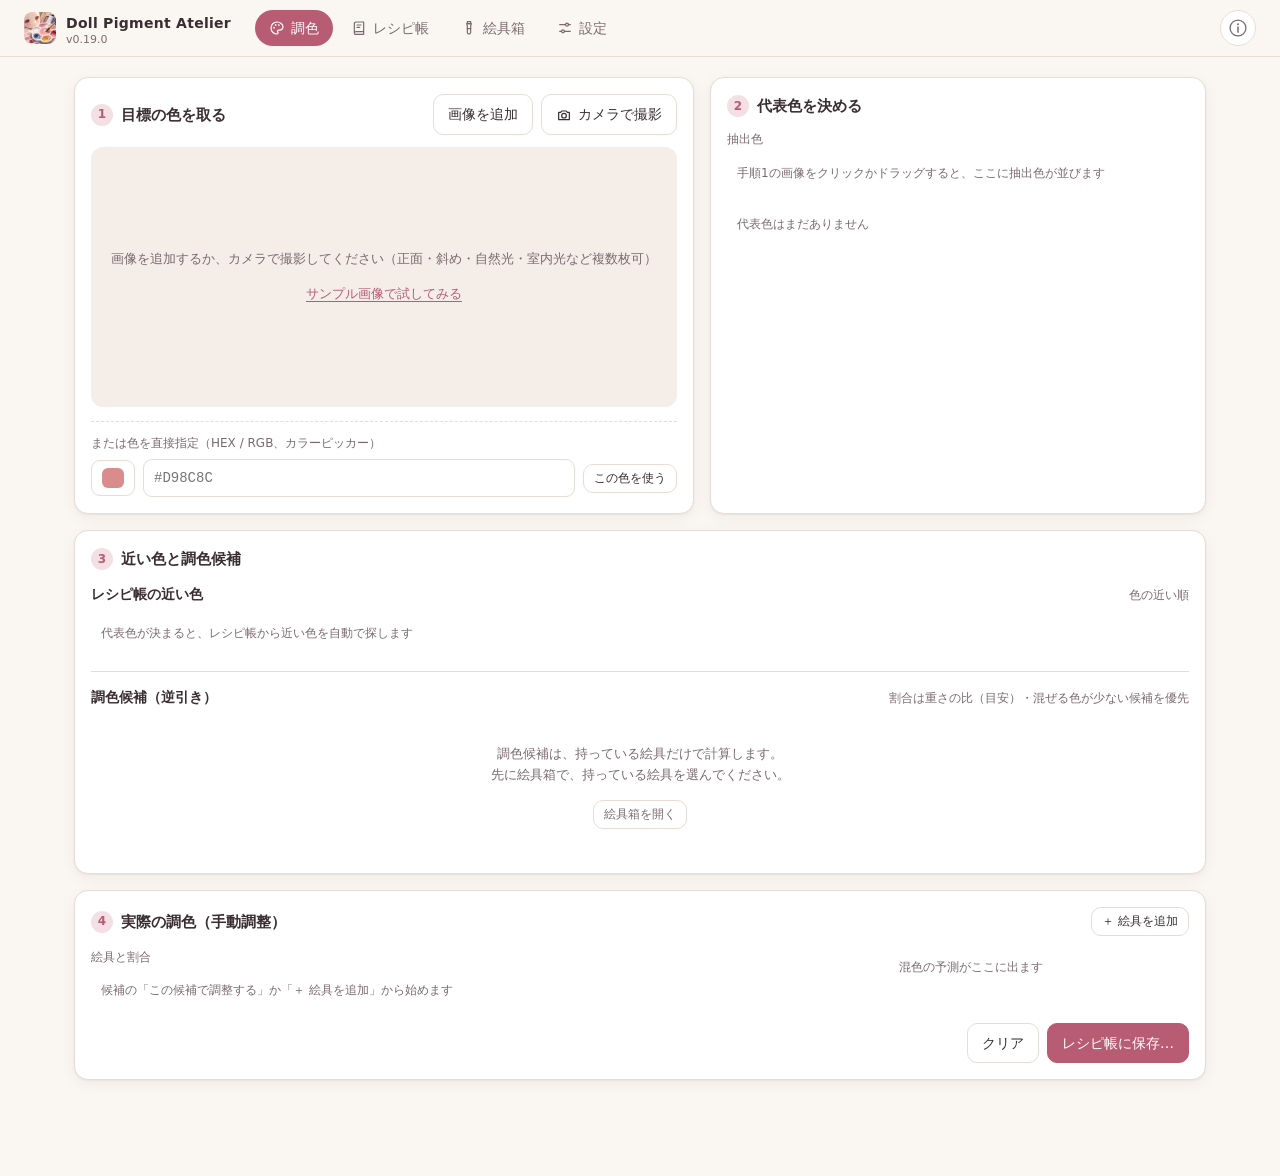
==== index.html @ 70d45d05 "スマホで押しにくいボタンを大きくし、下のタブにアイコンを付ける - 絵具箱の「所持」は、チェックボックスだけでなく欄全体を押して切り替えられるようにする - スマホの下のタブを4等分して高さ52pxに" ====
<!doctype html>
<html lang="ja">
<head>
  <meta charset="utf-8">
  <!-- 読み込めるのはこのサイトのファイルだけにする（万一 HTML を差し込まれても、スクリプトを動かさない。仕様書 5） -->
  <meta http-equiv="Content-Security-Policy" content="default-src 'self'; script-src 'self'; worker-src 'self'; style-src 'self' 'unsafe-inline'; img-src 'self' blob: data:; media-src 'self' blob:; connect-src 'self'; font-src 'self'; manifest-src 'self'; object-src 'none'; base-uri 'none'; form-action 'none'">
  <meta name="viewport" content="width=device-width, initial-scale=1, viewport-fit=cover">
  <title>Doll Pigment Atelier</title>
  <meta name="description" content="成功した色を蓄積し、再現を支援するドールメイク用アトリエツール">
  <meta name="theme-color" content="#B85C74">
  <link rel="manifest" href="manifest.webmanifest">
  <link rel="icon" href="icons/favicon.ico" sizes="any">
  <link rel="icon" href="icons/favicon-32.png" type="image/png" sizes="32x32">
  <link rel="apple-touch-icon" href="icons/apple-touch-icon.png">
  <link rel="stylesheet" href="css/style.css">
</head>
<body>
  <header class="topbar">
    <div class="brand">
      <img src="icons/icon-192.png" alt="" width="32" height="32" class="brand-icon">
      <div>
        <div class="brand-name">Doll Pigment Atelier</div>
        <div class="brand-sub" data-app-version></div>
      </div>
    </div>
    <nav class="tabs" id="tabs">
      <a href="#mix" data-tab="mix">
        <svg class="tab-ic" viewBox="0 0 24 24" aria-hidden="true"><path d="M12 3a9 9 0 000 18c1.1 0 1.7-.8 1.7-1.7 0-.4-.2-.8-.5-1.1-.3-.3-.5-.7-.5-1.2 0-.9.8-1.7 1.7-1.7H16a5 5 0 005-5C21 6.7 17 3 12 3z"/><circle cx="7.6" cy="11.6" r="1.3" class="dot"/><circle cx="10" cy="7.4" r="1.3" class="dot"/><circle cx="14.8" cy="7.6" r="1.3" class="dot"/></svg>
        <span>調色</span>
      </a>
      <a href="#library" data-tab="library">
        <svg class="tab-ic" viewBox="0 0 24 24" aria-hidden="true"><path d="M5 5.5A2.5 2.5 0 017.5 3H19v14.5H7.5A2.5 2.5 0 005 20zM5 20a1.5 1.5 0 001.5 1.5H19v-4"/><path d="M9 7.5h6M9 11h4"/></svg>
        <span>レシピ帳</span>
      </a>
      <a href="#paints" data-tab="paints">
        <svg class="tab-ic" viewBox="0 0 24 24" aria-hidden="true"><path d="M9.5 2.5h5v3h-5z"/><path d="M8.5 5.5h7l-1 3.5v9.5a2.5 2.5 0 01-2.5 2.5h0a2.5 2.5 0 01-2.5-2.5V9z"/><path d="M9.6 13h4.8"/></svg>
        <span>絵具箱</span>
      </a>
      <a href="#settings" data-tab="settings">
        <svg class="tab-ic" viewBox="0 0 24 24" aria-hidden="true"><path d="M4 7h9M17 7h3M4 17h3M11 17h9"/><circle cx="15" cy="7" r="2.2"/><circle cx="9" cy="17" r="2.2"/></svg>
        <span>設定</span>
      </a>
    </nav>
    <button class="about-btn" id="btn-about" title="このアプリについて" aria-label="このアプリについて">
      <svg viewBox="0 0 24 24" width="20" height="20" aria-hidden="true"><circle cx="12" cy="12" r="9.5" fill="none" stroke="currentColor" stroke-width="1.6"/><circle cx="12" cy="7.6" r="1.2" fill="currentColor"/><path d="M12 10.8v6.4" stroke="currentColor" stroke-width="1.8" stroke-linecap="round"/></svg>
    </button>
  </header>

  <!-- 新しい版が届いたときの案内 -->
  <div id="update-bar" class="update-bar" role="status" hidden>
    <span class="grow">新しい版があります。更新すると、調色の画面に読み込んだ画像と入力中の内容は消えます（レシピ帳に保存したものは残ります）。</span>
    <button class="btn btn-ghost btn-s" id="update-later">あとで</button>
    <button class="btn btn-primary btn-s" id="update-now">更新する</button>
  </div>

  <main>
    <!-- ========== 調色 ========== -->
    <section id="view-mix" class="view">

      <div class="grid-2">
        <div class="card">
          <div class="card-head">
            <h2><span class="step">1</span>目標の色を取る</h2>
            <div class="row gap-s">
              <label class="btn btn-ghost">画像を追加<input type="file" id="img-input" accept="image/*" multiple hidden></label>
              <button class="btn btn-ghost" id="btn-camera">
                <svg viewBox="0 0 24 24" width="16" height="16" aria-hidden="true"><path fill="none" stroke="currentColor" stroke-width="1.8" stroke-linejoin="round" d="M4 8h3l1.5-2h7L17 8h3v11H4z"/><circle cx="12" cy="13" r="3.5" fill="none" stroke="currentColor" stroke-width="1.8"/></svg>
                カメラで撮影
              </button>
              <!-- スマホでは端末のカメラアプリで撮影する -->
              <input type="file" id="cam-input" accept="image/*" capture="environment" hidden>
            </div>
          </div>
          <div id="img-strip" class="img-strip"></div>
          <div id="img-stage" class="img-stage"></div>
          <div id="img-tools" class="img-tools" hidden>
            <div class="zoom-tools" role="group" aria-label="表示の拡大">
              <button class="icon-btn" id="zoom-out" title="縮小" aria-label="縮小">−</button>
              <span class="mono" id="zoom-val">100%</span>
              <button class="icon-btn" id="zoom-in" title="拡大" aria-label="拡大">＋</button>
              <button class="btn btn-ghost btn-s" id="zoom-fit" title="画像全体を表示">全体</button>
            </div>
            <button class="btn btn-ghost btn-s" id="btn-pan" aria-pressed="false" title="ドラッグで画像を動かす">移動</button>
            <button class="btn btn-ghost btn-s" id="btn-gray">グレーカード補正</button>
            <button class="btn btn-ghost btn-s" id="btn-gray-reset" hidden title="この画像のグレーカード補正を取り消します">補正を解除</button>
            <span class="hint" id="img-hint"></span>
          </div>
          <div class="num-input">
            <label for="num-input">または色を直接指定（HEX / RGB、カラーピッカー）</label>
            <div class="row gap-s">
              <input type="color" id="num-color" value="#d98c8c" title="カラーピッカーで色を選ぶ" aria-label="カラーピッカーで色を選ぶ">
              <input id="num-input" class="mono grow" placeholder="#D98C8C" spellcheck="false" title="HEX（#D98C8C）または RGB（217, 140, 140）">
              <button class="btn btn-ghost btn-s" id="btn-num">この色を使う</button>
            </div>
          </div>
        </div>

        <div class="card">
          <div class="card-head"><h2><span class="step">2</span>代表色を決める</h2></div>
          <div class="sub">抽出色</div>
          <div id="extracted" class="chips"></div>
          <p class="method-hint" id="method-hint" hidden></p>
          <div id="target" class="target"></div>
        </div>
      </div>

      <div class="card">
        <div class="card-head"><h2><span class="step">3</span>近い色と調色候補</h2></div>
        <div class="result-sec">
          <div class="result-head">
            <h3>レシピ帳の近い色</h3>
            <span class="hint">色の近い順</span>
          </div>
          <div id="similar" class="similar"></div>
        </div>
        <div class="result-sec">
          <div class="result-head">
            <h3>調色候補（逆引き）</h3>
            <span class="hint">割合は重さの比（目安）・混ぜる色が少ない候補を優先</span>
          </div>
          <div id="candidates" class="cands"></div>
        </div>
      </div>

      <div class="card" id="mix-card">
        <div class="card-head">
          <h2><span class="step">4</span>実際の調色（手動調整）</h2>
          <button class="btn btn-ghost btn-s" id="btn-add-row">＋ 絵具を追加</button>
        </div>
        <!-- レシピ帳から呼び出したときの案内（呼び出した調色はここに入る） -->
        <div id="recall-banner" class="banner" hidden></div>
        <div class="mix-wrap">
          <div>
            <div class="sub">絵具と割合</div>
            <div id="mix-rows" class="mix-rows"></div>
          </div>
          <div class="mix-preview" id="mix-preview"></div>
        </div>
        <div class="row end gap-s">
          <button class="btn btn-ghost" id="btn-clear-mix">クリア</button>
          <button class="btn btn-primary" id="btn-save">レシピ帳に保存…</button>
        </div>
      </div>
    </section>

    <!-- ========== レシピ帳 ========== -->
    <section id="view-library" class="view">
      <div class="card">
        <div class="filters">
          <input id="lib-q" placeholder="名称・コメント・制作条件で検索" class="grow">
          <select id="lib-rating">
            <option value="0">評価：すべて</option>
            <option value="5">★5のみ</option>
            <option value="4">★4以上</option>
            <option value="3">★3以上</option>
          </select>
          <select id="lib-sort">
            <option value="new">新しい順</option>
            <option value="rating">評価の高い順</option>
            <option value="name">名称順</option>
          </select>
        </div>
      </div>
      <div id="lib-grid" class="lib-grid"></div>
    </section>

    <!-- ========== 絵具箱 ========== -->
    <section id="view-paints" class="view">
      <div class="card">
        <div class="card-head">
          <h2>リキテックス</h2>
          <span class="badge" id="owned-count"></span>
        </div>
        <p class="hint">持っている絵具に「所持」のチェックを入れてください。逆引き調色は、所持している絵具だけで候補を出します（レギュラー・ソフト・ベーシックスを混ぜて使えます）。使い切った絵具は「切らした」を押すと、所持の登録を残したまま、買い直すまで候補の計算に使いません。白との混色見本（絵具のみ / 1:1 / 1:4 / 1:10）は予測の色です。</p>
        <div id="paint-focus" class="banner" hidden></div>
        <div class="paint-filters card-block">
          <div class="seg seg-lines" id="paint-lines" role="group" aria-label="ライン"></div>
          <input type="search" id="paint-q" placeholder="品番・色名で検索" aria-label="品番・色名で検索">
          <div class="row gap-s wrap between">
            <label class="check"><input type="checkbox" id="paint-owned-only">所持のみ表示</label>
            <button class="btn btn-ghost btn-s" id="btn-unown-shown">表示中をすべて解除</button>
          </div>
        </div>
        <div class="table-wrap card-block">
          <table class="paints">
            <thead><tr><th>所持</th><th>絵具</th><th>白との混色見本</th></tr></thead>
            <tbody id="paint-rows"></tbody>
          </table>
        </div>
        <p class="hint card-block" id="paint-source"></p>
      </div>
    </section>

    <!-- ========== 設定 ========== -->
    <section id="view-settings" class="view">
      <div class="card">
        <div class="card-head"><h2>バックアップ</h2></div>
        <p class="hint">レシピ帳（画像を含む）と絵具箱の設定を、ZIP ファイル1つにまとめてエクスポート・インポートします。以前の版で書き出した JSON ファイルも読み込めます。</p>
        <div class="row gap-s wrap card-actions">
          <button class="btn btn-primary" id="btn-export">エクスポート</button>
          <label class="btn btn-ghost">インポート<input type="file" id="import-input" accept=".zip,application/zip,.json,application/json" hidden></label>
        </div>
      </div>
      <div class="card">
        <div class="card-head"><h2>データ保存</h2></div>
        <p class="hint">データは端末内だけに保存し、サーバーには送信しません。参考画像と記録画像は個人の参考用で、アプリから公開・共有しません。</p>
        <div class="kv card-block" id="storage-info"></div>
        <div class="row gap-s wrap card-actions">
          <button class="btn btn-ghost" id="btn-persist">永続保存を要求</button>
          <button class="btn btn-ghost" id="btn-add-sample">サンプルのカラーを追加</button>
          <button class="btn btn-danger" id="btn-wipe">すべて削除</button>
        </div>
      </div>
      <div class="card">
        <div class="card-head"><h2>このアプリについて</h2><span class="badge" data-app-version></span></div>
        <ul class="plain">
          <li>調色候補は、各絵具の色（カラーチャートの色見本の色）から Mixbox で混色を計算した目安です。絵具ごとの着色力の違いや、メディウム・塗り方・下地の色は計算に入りません。提案される割合は出発点として使い、実際の見本で確かめてください。</li>
          <li>データと画像はこの端末のブラウザ（IndexedDB）に保存します。画像は長辺 1600px に縮めて保存します。</li>
          <li>作者・ライセンス・マニュアルへのリンクは、画面右上の ⓘ から開けます。</li>
        </ul>
      </div>
    </section>
  </main>

  <!-- 保存 / 詳細ダイアログ -->
  <dialog id="entry-dialog" class="dialog">
    <form method="dialog" id="entry-form"></form>
  </dialog>

  <!-- 画像を大きく表示 -->
  <dialog id="image-dialog" class="dialog viewer" aria-label="画像">
    <div class="viewer-body"><img id="image-view" alt=""></div>
    <div class="dlg-foot">
      <span class="hint grow" id="image-name"></span>
      <button class="btn btn-primary" id="image-close">閉じる</button>
    </div>
  </dialog>

  <!-- カメラで撮影（PC など） -->
  <dialog id="camera-dialog" class="dialog camera" aria-label="カメラで撮影">
    <div class="cam-body">
      <video id="cam-video" playsinline muted autoplay></video>
      <p class="hint">グレーカードを一緒に写しておくと、あとで色を補正できます。</p>
    </div>
    <div class="dlg-foot">
      <button class="btn btn-ghost" id="cam-switch" hidden>カメラ切り替え</button>
      <span class="grow"></span>
      <button class="btn btn-ghost" id="cam-cancel">キャンセル</button>
      <button class="btn btn-primary" id="cam-shoot">撮影</button>
    </div>
  </dialog>

  <!-- このアプリについて -->
  <dialog id="about-dialog" class="dialog about">
    <form method="dialog">
      <div class="about-body">
        <img src="icons/icon-192.png" alt="" width="88" height="88" class="about-icon">
        <h2 class="about-title">Doll Pigment Atelier</h2>
        <div class="about-ver mono" data-app-version></div>
        <p class="about-desc">成功した色を蓄積し、再現を支援する<br>ドールメイク用アトリエツール</p>

        <div class="about-author">
          <div class="about-label">作者</div>
          <div class="about-logo"><img src="images/author-logo.webp" alt="わらびもちサキュバス工房" width="1400" height="600"></div>
          <div class="about-name">わらびもちサキュバス工房</div>
        </div>

        <p class="about-credit">混色の計算に <a href="https://github.com/scrtwpns/mixbox" target="_blank" rel="noopener">Mixbox</a>（© Secret Weapons、<a href="https://creativecommons.org/licenses/by-nc/4.0/" target="_blank" rel="noopener">CC BY-NC 4.0</a>）を使っています。<br>
          ロゴとアイコンを除き、<a href="https://github.com/warabimochi-succubus-atelier/doll-pigment-atelier/blob/main/LICENSE" target="_blank" rel="noopener">MIT License</a> で公開しています。<br>
          © 2026 わらびもちサキュバス工房</p>

        <div class="about-links">
          <a class="btn btn-ghost" href="https://github.com/warabimochi-succubus-atelier/doll-pigment-atelier" target="_blank" rel="noopener">
            <svg viewBox="0 0 16 16" width="16" height="16" aria-hidden="true"><path fill="currentColor" d="M8 0C3.58 0 0 3.58 0 8c0 3.54 2.29 6.53 5.47 7.59.4.07.55-.17.55-.38 0-.19-.01-.82-.01-1.49-2.01.37-2.53-.49-2.69-.94-.09-.23-.48-.94-.82-1.13-.28-.15-.68-.52-.01-.53.63-.01 1.08.58 1.23.82.72 1.21 1.87.87 2.33.66.07-.52.28-.87.51-1.07-1.78-.2-3.64-.89-3.64-3.95 0-.87.31-1.59.82-2.15-.08-.2-.36-1.02.08-2.12 0 0 .67-.21 2.2.82.64-.18 1.32-.27 2-.27.68 0 1.36.09 2 .27 1.53-1.04 2.2-.82 2.2-.82.44 1.1.16 1.92.08 2.12.51.56.82 1.27.82 2.15 0 3.07-1.87 3.75-3.65 3.95.29.25.54.73.54 1.48 0 1.07-.01 1.93-.01 2.2 0 .21.15.46.55.38A8.013 8.013 0 0016 8c0-4.42-3.58-8-8-8z"/></svg>
            GitHub
          </a>
          <a class="btn btn-ghost" href="https://github.com/warabimochi-succubus-atelier/doll-pigment-atelier/blob/main/USER_MANUAL.md" target="_blank" rel="noopener">
            <svg viewBox="0 0 24 24" width="16" height="16" aria-hidden="true"><path fill="none" stroke="currentColor" stroke-width="1.8" stroke-linejoin="round" d="M4 5.5A2.5 2.5 0 016.5 3H20v15H6.5A2.5 2.5 0 004 20.5zM4 20.5A2.5 2.5 0 006.5 23H20v-5"/></svg>
            マニュアル
          </a>
        </div>
      </div>
      <div class="dlg-foot">
        <span class="grow"></span>
        <button class="btn btn-primary" value="close">閉じる</button>
      </div>
    </form>
  </dialog>

  <!-- 案内。開いているダイアログより手前に出すため popover（top layer）で表示する -->
  <div id="toast" class="toast" popover="manual" role="status"></div>

  <script src="js/version.js"></script>
  <script src="js/vendor/mixbox.js"></script>
  <script src="js/color.js"></script>
  <script src="js/paints-data.js"></script>
  <script src="js/km.js"></script>
  <script src="js/store.js"></script>
  <script src="js/zip.js"></script>
  <script src="js/picker.js"></script>
  <script src="js/sample.js"></script>
  <script src="js/app.js"></script>
</body>
</html>
---- css/style.css ----
:root {
  --bg: #faf6f2;
  --surface: #ffffff;
  --surface-2: #f4ede8;
  --ink: #3a2e32;
  --ink-2: #7a6a6f;
  --line: #e8dcd5;
  --accent: #b85c74;
  --accent-2: #f3dfe4;
  --good: #3d8b63;
  --ok: #b98a24;
  --bad: #c0503f;
  --shadow: 0 1px 2px rgba(60, 40, 45, .06), 0 4px 16px rgba(60, 40, 45, .05);
  --radius: 14px;
  color-scheme: light;
}
@media (prefers-color-scheme: dark) {
  :root:not([data-theme="light"]) {
    --bg: #1d181a; --surface: #262022; --surface-2: #2f282a; --ink: #f1e8ea; --ink-2: #b3a3a8;
    --line: #3e3437; --accent: #e08ba1; --accent-2: #45303a; --shadow: none; color-scheme: dark;
  }
}
:root[data-theme="dark"] {
  --bg: #1d181a; --surface: #262022; --surface-2: #2f282a; --ink: #f1e8ea; --ink-2: #b3a3a8;
  --line: #3e3437; --accent: #e08ba1; --accent-2: #45303a; --shadow: none; color-scheme: dark;
}

* { box-sizing: border-box; }
/* hidden 属性を付けた要素は、display を指定したクラス（.btn など）より優先して隠す */
[hidden] { display: none !important; }
html { -webkit-text-size-adjust: 100%; }
body {
  margin: 0; background: var(--bg); color: var(--ink);
  font: 14px/1.6 "Hiragino Sans", "Noto Sans JP", "Yu Gothic UI", "Meiryo", system-ui, sans-serif;
}
.mono { font-family: ui-monospace, "Cascadia Mono", Consolas, monospace; font-variant-numeric: tabular-nums; }
.small, small { font-size: 12px; }
h2 { font-size: 15px; margin: 0; display: flex; align-items: center; gap: 8px; }
h3 { font-size: 13px; margin: 18px 0 8px; color: var(--ink-2); display: flex; align-items: center; gap: 8px; }
button, input, select, textarea { font: inherit; color: inherit; }

/* ---- header / tabs ---- */
.topbar {
  position: sticky; top: 0; z-index: 10; display: flex; align-items: center; gap: 24px;
  padding: 10px 24px; background: color-mix(in srgb, var(--bg) 88%, transparent);
  backdrop-filter: blur(10px); border-bottom: 1px solid var(--line);
}
.brand { display: flex; align-items: center; gap: 10px; }
.brand-icon { border-radius: 8px; display: block; }
.brand-name { font-weight: 700; letter-spacing: .02em; }
.brand-sub { font-size: 11px; color: var(--ink-2); line-height: 1; }
.tabs { display: flex; gap: 4px; }
.tabs a {
  display: inline-flex; align-items: center; gap: 6px;
  padding: 7px 14px; border-radius: 999px; color: var(--ink-2); text-decoration: none; white-space: nowrap;
}
.tab-ic { width: 16px; height: 16px; flex: none; fill: none; stroke: currentColor; stroke-width: 1.8; stroke-linecap: round; stroke-linejoin: round; }
.tab-ic .dot { fill: currentColor; stroke: none; }
.tabs a:hover { background: var(--surface-2); }
.tabs a.active { background: var(--accent); color: #fff; }

main { max-width: 1180px; margin: 0 auto; padding: 20px 24px 80px; }
.view { display: none; }
.view.active { display: block; }

/* ---- layout ---- */
.grid-2 { display: grid; grid-template-columns: 1.25fr 1fr; gap: 16px; }
.grid-2.tight { gap: 12px; grid-template-columns: 1fr 1fr; }
.card {
  background: var(--surface); border: 1px solid var(--line); border-radius: var(--radius);
  padding: 16px; margin-bottom: 16px; box-shadow: var(--shadow); min-width: 0;
}
.card-head { display: flex; align-items: center; justify-content: space-between; gap: 12px; margin-bottom: 12px; flex-wrap: wrap; }
.row { display: flex; align-items: center; }
.row.between { justify-content: space-between; gap: 8px; }
.row.end { justify-content: flex-end; margin-top: 12px; }
.wrap { flex-wrap: wrap; }
.gap-s { gap: 8px; }
.grow { flex: 1; min-width: 0; }
.step {
  display: inline-grid; place-items: center; width: 22px; height: 22px; border-radius: 50%;
  background: var(--accent-2); color: var(--accent); font-size: 12px;
}
.hint { color: var(--ink-2); font-size: 12px; margin: 0; }
/* カード内の説明文のあとに続くボタン列・情報の間隔（設定画面などでそろえる） */
.card-actions, .card-block { margin-top: 12px; }
.empty { color: var(--ink-2); text-align: center; padding: 28px 12px; font-size: 13px; }
.empty.small { padding: 10px; font-size: 12px; text-align: left; }
.sample-try { margin-top: 14px; }
.sample-try .link { font-size: 13px; text-decoration: underline; text-underline-offset: 3px; }
.note { font-size: 12px; color: var(--ink-2); }
.note.warn { color: var(--ok); }

/* ---- buttons / inputs ---- */
.btn {
  display: inline-flex; align-items: center; justify-content: center; gap: 6px;
  padding: 8px 14px; border-radius: 10px; border: 1px solid var(--line); background: var(--surface);
  cursor: pointer; white-space: nowrap; user-select: none;
}
.btn:hover { border-color: var(--accent); }
.btn:disabled { opacity: .5; cursor: not-allowed; }
a.btn { color: inherit; text-decoration: none; } /* リンクで作ったボタンも、ほかのボタンと同じ見た目にする */
.btn-primary, a.btn-primary { background: var(--accent); border-color: var(--accent); color: #fff; } /* リンクで作ったときも白い文字にする（a.btn の文字色より優先する） */
.btn-primary:hover { filter: brightness(1.06); }
.btn-ghost { background: transparent; }
.btn-danger { color: var(--bad); border-color: color-mix(in srgb, var(--bad) 40%, transparent); background: transparent; }
.btn-s { padding: 4px 10px; font-size: 12px; }
.btn-block { width: 100%; margin-top: 12px; }
.btn.on { background: var(--accent-2); border-color: var(--accent); color: var(--accent); }
.icon-btn { border: 0; background: transparent; cursor: pointer; font-size: 18px; color: var(--ink-2); padding: 0 6px; line-height: 1; }
.link { border: 0; background: none; color: var(--accent); cursor: pointer; font-size: 12px; padding: 0; }
.link-danger { color: var(--bad); font-size: 13px; padding: 8px 4px; text-decoration: underline; text-underline-offset: 3px; }
input:not([type=checkbox]):not([type=file]):not([type=range]), select, textarea {
  border: 1px solid var(--line); border-radius: 9px; padding: 7px 10px; background: var(--surface); min-width: 0;
}
input:focus, select:focus, textarea:focus { outline: 2px solid color-mix(in srgb, var(--accent) 40%, transparent); outline-offset: 0; }
.w-s { width: 110px; } .w-m { width: 150px; }
.field { margin: 14px 0 8px; }
.field > label { display: block; font-size: 12px; color: var(--ink-2); margin-bottom: 6px; }
.seg { display: inline-flex; border: 1px solid var(--line); border-radius: 10px; overflow: hidden; }
.seg button { border: 0; background: transparent; color: inherit; font: inherit; padding: 6px 12px; cursor: pointer; font-size: 13px; }
.seg-lines { justify-self: start; max-width: 100%; }
.seg-lines small { margin-left: 4px; color: var(--ink-2); font-weight: 400; }
.seg button + button { border-left: 1px solid var(--line); }
.seg button.on { background: var(--accent-2); color: var(--accent); font-weight: 600; }
.badge { font-size: 11px; padding: 2px 8px; border-radius: 999px; background: var(--surface-2); color: var(--ink-2); }

/* ---- images ---- */
.img-strip { display: flex; gap: 8px; overflow-x: auto; padding-bottom: 4px; }
.img-strip:empty { display: none; }
.thumb {
  position: relative; flex: none; width: 92px; height: 68px; border-radius: 10px; overflow: hidden;
  border: 2px solid transparent; padding: 0; cursor: pointer; background: var(--surface-2);
}
.thumb.on { border-color: var(--accent); }
.thumb img { width: 100%; height: 100%; object-fit: cover; display: block; }
.thumb-tag { position: absolute; left: 4px; bottom: 4px; font-size: 10px; padding: 0 5px; border-radius: 6px; background: rgba(0,0,0,.55); color: #fff; }
.thumb-tag.own { background: rgba(61,139,99,.85); }
.thumb-wrap { position: relative; flex: none; }
.img-strip .thumb-x {
  position: absolute; right: 4px; top: 4px; width: 24px; height: 24px; padding: 0; border: 0; border-radius: 999px;
  background: rgba(0,0,0,.6); color: #fff; font-size: 15px; line-height: 24px; cursor: pointer;
}
.img-strip .thumb-x:hover { background: rgba(0,0,0,.8); }
/* 画像の × は見た目の丸より広い範囲（40px 四方）で押せるようにする */
.thumb-x::after { content: ""; position: absolute; inset: -8px; }
.img-stage {
  margin-top: 10px; border-radius: 12px; background: var(--surface-2); min-height: 260px;
  display: grid; place-items: center; overflow: hidden;
}
/* 画像があるときは、拡大した画像をこの枠の中でスクロールする。
   枠の端まで行ったら画面のスクロールに引き継ぐ（overscroll-behavior は既定のまま） */
.img-stage.has-img { display: block; min-height: 0; max-height: min(70vh, 640px); overflow: auto; }
.img-stage.selecting { outline: 3px solid var(--accent); outline-offset: -3px; }
.img-stage.gray-mode { outline: 3px dashed #999; outline-offset: -3px; }
.pick-canvas {
  width: 100%; max-width: none; height: auto; display: block; margin: 0 auto; cursor: crosshair;
  /* 1本指のスワイプはブラウザのスクロールに任せ、ページの拡大（ピンチ）はアプリで扱う */
  touch-action: pan-x pan-y;
  user-select: none; -webkit-user-select: none; -webkit-touch-callout: none;
}
.img-stage.pan-mode .pick-canvas { cursor: grab; }
.img-stage.panning .pick-canvas { cursor: grabbing; }
.img-tools { display: flex; align-items: center; gap: 8px 10px; margin-top: 10px; flex-wrap: wrap; }
.img-tools[hidden] { display: none; }
.zoom-tools { display: inline-flex; align-items: center; gap: 2px; border: 1px solid var(--line); border-radius: 10px; padding: 2px 4px; }
.zoom-tools .icon-btn { width: 28px; height: 28px; font-size: 18px; border-radius: 7px; }
.zoom-tools .icon-btn:hover:not(:disabled) { background: var(--surface-2); color: var(--accent); }
.zoom-tools .icon-btn:disabled { opacity: .35; cursor: default; }
.zoom-tools #zoom-val { min-width: 44px; text-align: center; font-size: 12px; }
.zoom-tools .btn { margin-left: 2px; }

/* カメラ */
.dialog.camera { width: min(720px, calc(100% - 24px)); }
.cam-body { padding: 16px 16px 4px; }
.cam-body video { display: block; width: 100%; max-height: 60vh; background: #000; border-radius: 12px; object-fit: contain; }
.cam-body .hint { margin-top: 8px; }

/* ---- chips / target ---- */
.sw { display: inline-block; width: 18px; height: 18px; border-radius: 5px; border: 1px solid rgba(0,0,0,.12); flex: none; vertical-align: middle; }
.sw.sm { width: 12px; height: 12px; border-radius: 3px; }
.chips { display: flex; flex-wrap: wrap; gap: 6px; }
.chip {
  display: inline-flex; align-items: center; gap: 8px; padding: 5px 8px; border: 1px solid var(--line);
  border-radius: 10px; background: var(--surface); text-align: left; font-size: 12px;
}
.chip small { display: block; color: var(--ink-2); font-size: 10px; max-width: 120px; overflow: hidden; text-overflow: ellipsis; white-space: nowrap; }
.chip.on { border-color: var(--accent); background: var(--accent-2); }
.chip-x { color: var(--ink-2); padding-left: 2px; }
.target { display: grid; grid-template-columns: 88px 1fr; gap: 6px 14px; align-items: center; margin-top: 12px; }
.target .empty, .target .note { grid-column: 1 / -1; }
.target-sw { width: 88px; height: 88px; border-radius: 14px; border: 1px solid rgba(0,0,0,.1); grid-row: span 1; }
.kv { display: grid; grid-template-columns: auto 1fr; gap: 2px 12px; font-size: 13px; align-items: center; }
.kv > span { color: var(--ink-2); font-size: 12px; }
.kv > b { font-weight: 500; }
/* 選択チップ（絵具箱の系統など） */
.choices { display: flex; flex-wrap: wrap; gap: 6px; }
.choices button {
  border: 1px solid var(--line); background: var(--surface); border-radius: 999px;
  padding: 5px 12px; cursor: pointer; font-size: 13px; color: var(--ink);
}
.choices button:hover { border-color: var(--accent); }
.choices button.on { background: var(--accent); border-color: var(--accent); color: #fff; font-weight: 600; }

/* 代表色 */
.method-hint { margin: 10px 0 0; font-size: 12px; color: var(--ink-2); background: var(--surface-2); border-radius: 8px; padding: 6px 10px; }
.chips.dim { opacity: .45; }
.chip.outlier { border-color: var(--ok); background: color-mix(in srgb, var(--ok) 10%, var(--surface)); }
.chip .flag { display: block; font-style: normal; font-size: 10px; color: var(--ok); font-weight: 600; }
/* × は見た目より広く押せるようにする（チップの高さは変えず、余白に食い込ませる） */
.chip .chip-x {
  display: grid; place-items: center; min-width: 32px; min-height: 32px; margin: -6px -6px -6px -2px; padding: 0;
  border: 0; border-radius: 8px; background: none; cursor: pointer; font-size: 15px; line-height: 1;
}
.chip .chip-x:hover { background: var(--surface-2); color: var(--bad); }

/* ---- candidates ---- */
.cands { display: grid; grid-template-columns: repeat(auto-fill, minmax(320px, 1fr)); gap: 12px; }
.cands > .empty, .cands > .hint { grid-column: 1 / -1; }
.cand { display: flex; gap: 12px; border: 1px solid var(--line); border-radius: 12px; padding: 12px; }
.cand-sw { display: flex; flex-direction: column; width: 64px; border-radius: 10px; overflow: hidden; border: 1px solid rgba(0,0,0,.1); flex: none; }
.cand-sw > div { flex: 1; min-height: 44px; position: relative; }
.cand-sw.tall { width: 100%; flex-direction: row; height: 88px; margin-bottom: 10px; }
.cand-sw span { position: absolute; left: 4px; bottom: 2px; font-size: 10px; color: #fff; text-shadow: 0 0 3px rgba(0,0,0,.6); }
/* 明るい色の上の文字は濃い色にする（白い文字では読めないため） */
.cand-sw .on-light span, .ladder .on-light small { color: rgba(40, 28, 32, .78); text-shadow: none; }
/* 調色候補の絵具名は省略せずに折り返す（品番とラインまで読めるように） */
.cands .pname { white-space: normal; overflow: visible; line-height: 1.35; }
/* 調色候補の絵具名（押すと絵具箱でその絵具を表示する） */
.plink { border: 0; background: none; padding: 0; font: inherit; color: inherit; text-align: left; cursor: pointer; text-decoration: underline dotted color-mix(in srgb, var(--accent) 60%, transparent); text-underline-offset: 3px; }
.plink:hover { color: var(--accent); }
.cand-body { flex: 1; min-width: 0; display: flex; flex-direction: column; gap: 6px; align-items: flex-start; }
.cand-body > .row { width: 100%; }
.recipe { list-style: none; margin: 0; padding: 0; width: 100%; display: grid; gap: 4px; }
.recipe li { display: grid; grid-template-columns: 18px 1fr 64px 40px auto; gap: 8px; align-items: center; font-size: 13px; }
.recipe.compact li { grid-template-columns: 18px 1fr auto; }
.pname { overflow: hidden; text-overflow: ellipsis; white-space: nowrap; }
.bar { height: 6px; background: var(--surface-2); border-radius: 3px; overflow: hidden; }
.bar i { display: block; height: 100%; background: var(--accent); }
.recipe b { text-align: right; }
.de { font-size: 11px; padding: 1px 8px; border-radius: 999px; white-space: nowrap; }
.de.good { background: color-mix(in srgb, var(--good) 15%, transparent); color: var(--good); }
.de.ok { background: color-mix(in srgb, var(--ok) 15%, transparent); color: var(--ok); }
.de.bad { background: color-mix(in srgb, var(--bad) 15%, transparent); color: var(--bad); }

/* ---- mix ---- */
.mix-wrap { display: grid; grid-template-columns: 1fr 300px; gap: 20px; }
.mix-rows { display: grid; gap: 8px; align-content: start; }
.mix-row {
  display: grid; grid-template-columns: 18px 1fr 64px 16px 40px; gap: 4px 8px; align-items: center;
  grid-template-areas: "sw name name name rm" ". range num unit .";
}
.mix-row > .sw { grid-area: sw; }
.mix-row select { grid-area: name; }
.mix-row [data-rm] { grid-area: rm; width: 40px; height: 40px; border-radius: 9px; padding: 0; }
.mix-row [data-rm]:hover { background: var(--surface-2); color: var(--bad); }
.mix-row input[type=range] { grid-area: range; width: 100%; margin: 0; accent-color: var(--accent); }
.mix-row input[type=number] { grid-area: num; text-align: right; }
.mix-row .unit { grid-area: unit; }
.unit { color: var(--ink-2); }

/* ---- banner / toast ---- */
.banner {
  display: flex; align-items: center; gap: 10px; padding: 10px 14px; margin-bottom: 16px;
  border-radius: 12px; background: var(--accent-2); border: 1px solid color-mix(in srgb, var(--accent) 30%, transparent);
}
.banner[hidden] { display: none; }
.banner span:nth-child(2) { flex: 1; }
.card .banner { margin-bottom: 12px; font-size: 13px; }
#paint-focus { flex-wrap: wrap; }
#paint-focus small { color: var(--ink-2); }
.paint-filters[hidden] { display: none; }
/* 呼び出し後にスクロールしたとき、上部のバーに隠れないようにし、カードを一瞬強調する */
#mix-card { scroll-margin-top: 72px; }
.card.flash { animation: card-flash 1.4s ease-out; }
@keyframes card-flash {
  0%, 30% { box-shadow: 0 0 0 3px var(--accent), var(--shadow); }
  100% { box-shadow: 0 0 0 3px transparent, var(--shadow); }
}
@media (prefers-reduced-motion: reduce) { .card.flash { animation: none; } }
/* 案内は画面上部（ヘッダーのすぐ下）に出す。下に出すと入力欄や保存ボタンに重なるため。
   重なっても操作を妨げないよう、クリックは下の要素に通す */
.toast {
  position: fixed; inset: auto; left: 50%; top: 64px; transform: translateX(-50%); z-index: 50; margin: 0; border: 0;
  width: max-content; max-width: calc(100% - 32px); pointer-events: none;
  background: var(--ink); color: var(--bg); padding: 10px 18px; border-radius: 12px; font-size: 13px;
  box-shadow: 0 6px 24px rgba(0,0,0,.2);
}
.toast[hidden], .toast:empty { display: none; }
.update-bar {
  display: flex; align-items: center; gap: 8px 10px; flex-wrap: wrap;
  margin: 12px auto 0; max-width: 1200px; width: calc(100% - 32px);
  padding: 10px 14px; border-radius: 12px; font-size: 13px;
  background: var(--accent-2); color: var(--ink); border: 1px solid var(--accent);
}
.update-bar[hidden] { display: none; }

/* ---- 調色：数値指定・近い色 ---- */
.num-input { margin-top: 14px; padding-top: 12px; border-top: 1px dashed var(--line); }
.num-input label { display: block; font-size: 12px; color: var(--ink-2); margin-bottom: 6px; }
.num-input input[type=color] {
  width: 44px; height: 36px; flex: none; padding: 2px; cursor: pointer;
  border: 1px solid var(--line); border-radius: 9px; background: var(--surface);
}
.num-input input[type=color]::-webkit-color-swatch-wrapper { padding: 0; }
.num-input input[type=color]::-webkit-color-swatch { border: 0; border-radius: 6px; }
.num-input input[type=color]::-moz-color-swatch { border: 0; border-radius: 6px; }
.result-sec + .result-sec { margin-top: 18px; padding-top: 14px; border-top: 1px solid var(--line); }
.result-head { display: flex; align-items: baseline; justify-content: space-between; gap: 8px; flex-wrap: wrap; margin-bottom: 8px; }
.result-head h3 { margin: 0; color: var(--ink); font-size: 14px; }
.similar { display: grid; gap: 6px; }
.sim-row { display: flex; align-items: center; gap: 10px; padding: 6px 8px; border: 1px solid var(--line); border-radius: 12px; }
.sim-main { display: flex; align-items: center; gap: 10px; flex: 1; min-width: 0; border: 0; background: none; padding: 0; text-align: left; cursor: pointer; }
.sim-main:hover .sim-name { color: var(--accent); }
.sim-sw { width: 40px; height: 40px; border-radius: 9px; border: 1px solid rgba(0,0,0,.1); flex: none; }
.sim-body { display: grid; min-width: 0; }
.sim-name { font-weight: 700; overflow: hidden; text-overflow: ellipsis; white-space: nowrap; }
.sim-meta { display: flex; gap: 6px; align-items: center; flex-wrap: wrap; font-size: 12px; }
.sim-more { justify-self: start; margin-top: 2px; }

/* ---- library ---- */
.filters { display: flex; gap: 8px; flex-wrap: wrap; }
.lib-grid { display: grid; gap: 12px; grid-template-columns: repeat(auto-fill, minmax(250px, 1fr)); }
.lib-grid > .empty { grid-column: 1 / -1; }
.entry {
  display: flex; flex-direction: column; text-align: left; padding: 0; overflow: hidden; cursor: pointer;
  background: var(--surface); border: 1px solid var(--line); border-radius: var(--radius); box-shadow: var(--shadow);
}
.entry:hover { border-color: var(--accent); }
.entry-sw { height: 84px; position: relative; }
.entry-sw img { position: absolute; right: 8px; bottom: 8px; width: 48px; height: 48px; object-fit: cover; border-radius: 8px; border: 2px solid #fff; }
.entry-body { padding: 10px 12px 12px; display: grid; gap: 2px; flex: 1; min-width: 0; }
.entry-name { font-weight: 700; }
.entry-comment { color: var(--ink-2); font-size: 12px; min-height: 1.6em; }
.stars { color: #e0a22f; letter-spacing: 1px; font-size: 13px; }
.stars .off { color: var(--line); }
.tags { display: flex; gap: 4px; flex-wrap: wrap; margin-top: 4px; }
.tag { font-size: 11px; padding: 0 7px; border-radius: 6px; background: var(--surface-2); color: var(--ink-2); }

/* ---- paints ---- */
.table-wrap { overflow-x: auto; }
table.paints { width: 100%; border-collapse: collapse; font-size: 13px; }
.paints th { text-align: left; font-weight: 500; color: var(--ink-2); font-size: 12px; padding: 6px 8px; border-bottom: 1px solid var(--line); white-space: nowrap; }
.paints th:first-child, .paints td:first-child { text-align: center; } /* 「所持」列 */
.paints td { padding: 6px 8px; border-bottom: 1px solid var(--line); }
.paints .num { text-align: right; white-space: nowrap; }
.paints.fade-unowned tr.unowned td:not(:first-child) { opacity: .55; }
/* 「所持」はセル全体を押せるようにする（チェックボックスだけでは小さく、押し損じやすいため） */
.paints td.own-cell { position: relative; width: 48px; padding: 0; }
.own-hit { position: absolute; inset: 0; display: grid; place-items: center; cursor: pointer; }
.own-hit input { width: 22px; height: 22px; margin: 0; cursor: pointer; accent-color: var(--accent); }
.pcell { display: flex; gap: 8px; align-items: center; min-width: 9em; }
.pno { display: inline-block; min-width: 2.6em; margin-right: 4px; font-size: 12px; color: var(--ink-2); }
#paint-q { width: 100%; }
.ptags { display: flex; gap: 4px; flex-wrap: wrap; margin: 3px 0 0 26px; }
.tag.op-transparent { background: color-mix(in srgb, #3b82c4 14%, transparent); color: #2e6ea8; }
.tag.op-semi { background: color-mix(in srgb, #8a6fc4 14%, transparent); color: #6c55a8; }
.tag.op-opaque { background: var(--surface-2); color: var(--ink-2); }
.tag.tag-stop { background: color-mix(in srgb, #c45a3b 12%, transparent); color: #a8482e; }
.tag-muted { background: transparent; border: 1px dashed var(--line); color: var(--ink-2); }
/* 切らしている（所持している絵具の切り替え。押せることがわかるよう枠を付ける） */
.tag-out { padding: 2px 9px; border: 1px solid var(--line); background: transparent; color: var(--ink-2); cursor: pointer; font: inherit; font-size: 11px; line-height: inherit; }
.tag-out.on { border-color: transparent; background: color-mix(in srgb, #c45a3b 14%, transparent); color: #a8482e; font-weight: 600; }
.paints tr.run-out .pcell .sw { opacity: .45; }
.paint-filters { display: grid; gap: 10px; }
label.check { display: inline-flex; align-items: center; gap: 6px; font-size: 13px; cursor: pointer; }
.ladder { display: flex; gap: 3px; }
.ladder span { width: 52px; height: 30px; border-radius: 6px; position: relative; border: 1px solid rgba(0,0,0,.08); }
.ladder small { position: absolute; left: 4px; bottom: 0; font-size: 9px; color: #fff; text-shadow: 0 0 3px rgba(0,0,0,.7); }
.ladder-in { display: none; } /* スマホで絵具名の下に出す混色見本（PC では3列目に出す） */
.plain { margin: 0; padding-left: 18px; color: var(--ink-2); font-size: 12px; } /* 設定画面のほかの説明文（.hint）と同じ大きさ */

/* ---- dialog ---- */
.dialog {
  width: min(760px, calc(100% - 24px)); max-height: calc(100dvh - 32px); padding: 0; border: 0;
  border-radius: 18px; background: var(--surface); color: var(--ink); box-shadow: 0 20px 60px rgba(0,0,0,.25);
}
.dialog::backdrop { background: rgba(40, 25, 30, .4); backdrop-filter: blur(2px); }
.dialog form { display: flex; flex-direction: column; max-height: calc(100dvh - 32px); }
.dlg-head { display: flex; gap: 14px; align-items: center; padding: 16px 18px; border-bottom: 1px solid var(--line); }
.dlg-sw { width: 56px; height: 56px; border-radius: 12px; border: 1px solid rgba(0,0,0,.1); flex: none; }
.title-input { width: 100%; font-size: 17px !important; font-weight: 700; border-color: transparent !important; padding: 2px 6px !important; margin-left: -6px; }
.title-input:hover { border-color: var(--line) !important; }
.dlg-body { padding: 4px 18px 16px; overflow-y: auto; }
.dlg-foot { display: flex; gap: 8px; padding: 12px 18px; border-top: 1px solid var(--line); flex-wrap: wrap; }
.form-grid { display: grid; grid-template-columns: repeat(2, 1fr); gap: 10px 16px; }
.form-grid label { display: grid; gap: 4px; font-size: 12px; color: var(--ink-2); }
.form-grid label[hidden] { display: none; }
.form-grid .span2 { grid-column: 1 / -1; }
.form-grid input, .form-grid select, .form-grid textarea { color: var(--ink); font-size: 14px; }
.stars-input { display: flex; }
.stars-input button { border: 0; background: none; font-size: 22px; color: var(--line); cursor: pointer; padding: 0 2px; line-height: 1.2; }
.stars-input button.on { color: #e0a22f; }
.sub { font-size: 12px; color: var(--ink-2); margin-bottom: 4px; }
.mini-cand { margin-bottom: 8px; }
.thumbs { display: flex; gap: 12px; flex-wrap: wrap; padding-top: 6px; } /* 右上の × を押す範囲が隣の画像に重ならないよう間隔を取る */
.thumbs img { width: 84px; height: 64px; object-fit: cover; border-radius: 8px; border: 1px solid var(--line); display: block; }
.thumb-box { position: relative; }
.thumb-view { padding: 0; border: 0; background: none; cursor: zoom-in; border-radius: 8px; }
.thumb-box .thumb-x { position: absolute; top: -8px; right: -8px; width: 24px; height: 24px; padding: 0; border: 0; border-radius: 999px; background: rgba(0,0,0,.6); color: #fff; text-shadow: none; font-size: 15px; line-height: 24px; cursor: pointer; }
.dialog.viewer { width: min(960px, calc(100% - 24px)); }
.viewer-body { padding: 12px; display: flex; justify-content: center; overflow: auto; }
.viewer-body img { max-width: 100%; max-height: calc(100dvh - 140px); object-fit: contain; border-radius: 8px; }

/* ---- about ---- */
.about-btn {
  margin-left: auto; display: grid; place-items: center; width: 36px; height: 36px; flex: none;
  border: 1px solid var(--line); border-radius: 50%; background: var(--surface); color: var(--ink-2); cursor: pointer;
}
.about-btn:hover { color: var(--accent); border-color: var(--accent); }
.dialog.about { width: min(480px, calc(100% - 24px)); }
.about-body { padding: 28px 24px 20px; text-align: center; overflow-y: auto; }
.about-icon { border-radius: 22px; box-shadow: 0 4px 16px rgba(60, 40, 45, .18); }
.about-title { justify-content: center; font-size: 20px; margin-top: 14px; }
.about-ver { font-size: 12px; color: var(--ink-2); }
.about-credit { font-size: 12px; color: var(--ink-2); margin: 14px 0 0; line-height: 1.7; }
.about-credit a { color: inherit; }
.about-desc { color: var(--ink-2); font-size: 13px; margin: 10px 0 0; }
.about-author { margin-top: 22px; padding-top: 18px; border-top: 1px solid var(--line); }
.about-label { font-size: 11px; color: var(--ink-2); letter-spacing: .1em; }
.about-logo { margin: 8px auto 6px; background: #fff; border-radius: 14px; padding: 4px; max-width: 360px; }
.about-logo img { display: block; width: 100%; height: auto; }
.about-name { font-weight: 700; }
.about-links { display: flex; gap: 8px; justify-content: center; flex-wrap: wrap; margin-top: 18px; }
.about-links .btn { text-decoration: none; color: var(--ink); }

/* ---- responsive ---- */
@media (max-width: 900px) {
  .grid-2, .mix-wrap { grid-template-columns: 1fr; }
}
@media (max-width: 680px) {
  .sim-row { flex-wrap: wrap; }
  .sim-main { flex-basis: 100%; }
  .sim-row .de { margin-left: 50px; }
  .sim-row .btn { margin-left: auto; }
  .topbar { padding: 8px 16px; padding-top: max(8px, env(safe-area-inset-top)); backdrop-filter: none; background: var(--bg); }
  .tabs {
    position: fixed; left: 0; right: 0; bottom: 0; justify-content: space-around; gap: 0;
    background: var(--surface); border-top: 1px solid var(--line);
    padding: 6px 4px max(6px, env(safe-area-inset-bottom));
  }
  /* 下のタブは幅を4等分し、アイコンと文字を縦に並べる（押せる範囲を広く取る） */
  .tabs { padding: 4px 4px max(4px, env(safe-area-inset-bottom)); }
  .tabs a { flex: 1 1 0; flex-direction: column; gap: 2px; min-height: 52px; justify-content: center; padding: 4px 2px; border-radius: 12px; font-size: 11px; line-height: 1.2; }
  .tabs a:hover { background: none; }
  .tabs a.active { background: none; color: var(--accent); font-weight: 700; }
  .tab-ic { width: 40px; height: 26px; padding: 2px 8px; border-radius: 999px; }
  .tabs a.active .tab-ic { background: var(--accent-2); }
  main { padding: 14px 16px 104px; }
  .toast { top: calc(max(8px, env(safe-area-inset-top)) + 52px); }
  .form-grid, .grid-2.tight { grid-template-columns: 1fr; }
  .recipe li { grid-template-columns: 18px 1fr 40px 40px; }
  .cands { grid-template-columns: 1fr; }
  .cand { gap: 10px; padding: 10px; }
  .cand-sw { width: 40px; }
  .filters > * { flex: 1 1 40%; }
  .filters > .grow { flex-basis: 100%; }
  /* 混色見本は3列目ではなく絵具名の下に出し、絵具名の欄を広く取る（名前が改行されないように） */
  .paints th:nth-child(3), .paints td.ladder-col { display: none; }
  .ladder-in { display: flex; margin: 6px 0 2px 26px; }
  .ladder-in span { flex: 1 1 0; max-width: 52px; height: 26px; }
  .paints td, .paints th { padding: 6px 4px; }
}

/* iOS Safari は、文字が16px未満の入力欄をタップすると画面を拡大するため、
   タッチ操作の端末では入力欄の文字を16pxにする（ピンチでの拡大はそのまま使える） */
@media (pointer: coarse) {
  input:not([type=checkbox]):not([type=file]):not([type=range]):not(.title-input),
  select, textarea, .form-grid select, .form-grid textarea { font-size: 16px; }
  /* 指で押しやすい大きさにする（小さいボタンも高さ36px以上、ズームの −／＋ は36px四方） */
  .btn-s { min-height: 36px; padding: 6px 12px; font-size: 13px; }
  .zoom-tools { gap: 4px; }
  .zoom-tools .icon-btn { width: 36px; height: 36px; }
  .icon-btn { min-width: 36px; min-height: 36px; }
}
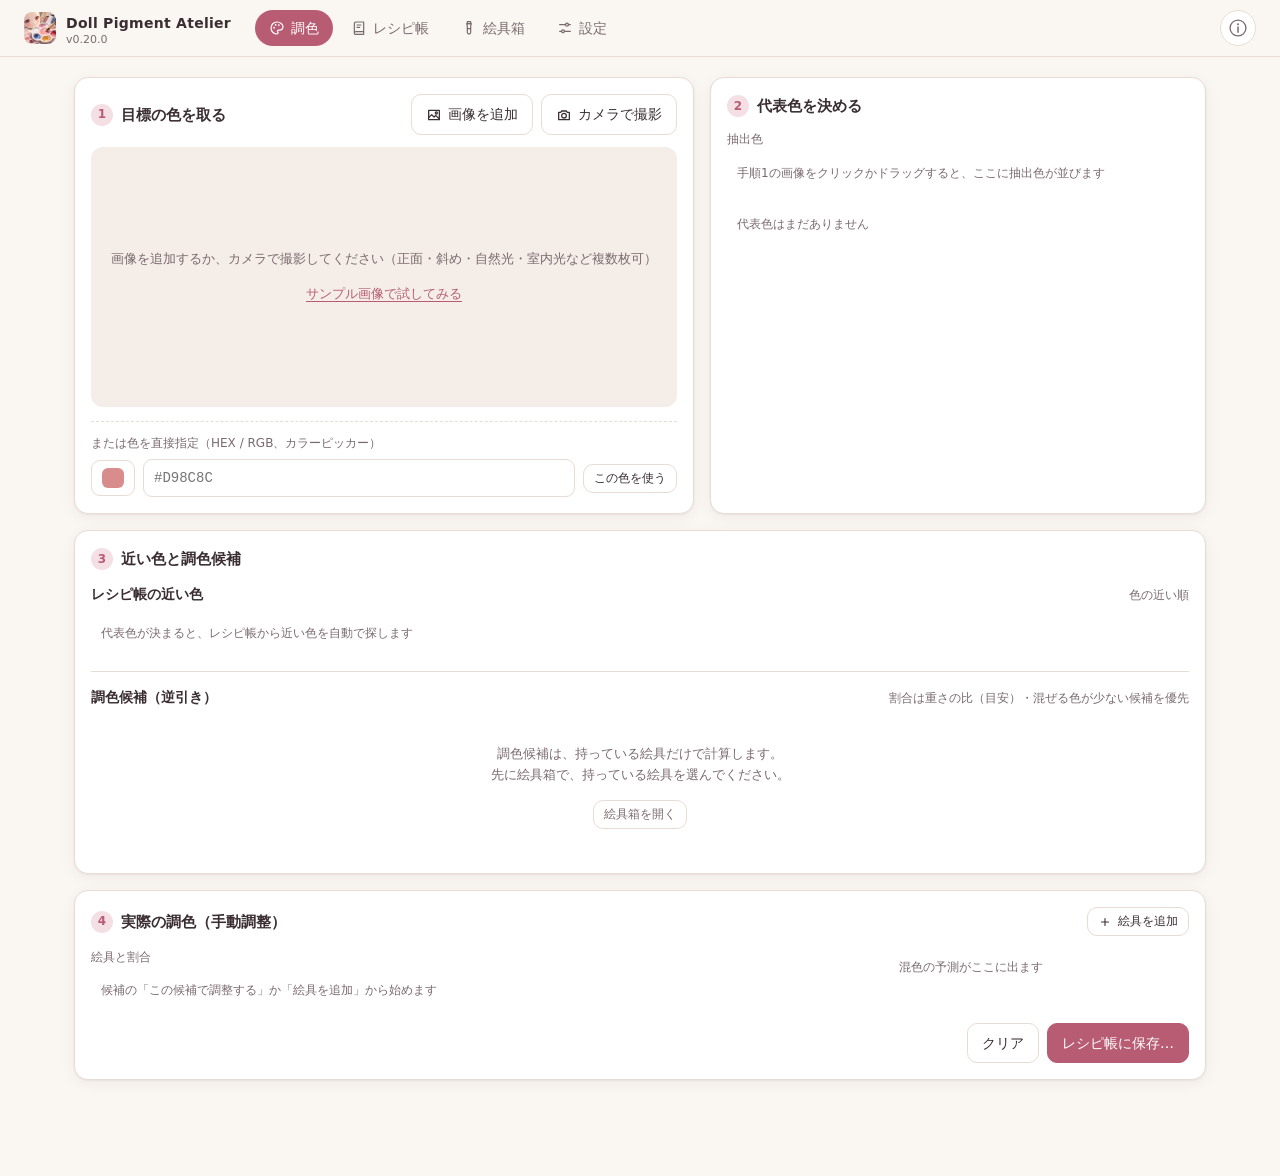
==== commit 8a99bd1d: "ボタンのアイコンを SVG にそろえ、スマホで見づらい箇所を整える - ×・＋・−・矢印の文字を SVG のアイコンにし、「画像を追加」にもアイコンを付ける - 絵具箱のライン切り替えで「所持数 / " ====
--- a/index.html
+++ b/index.html
@@ -62,9 +62,9 @@
           <div class="card-head">
             <h2><span class="step">1</span>目標の色を取る</h2>
             <div class="row gap-s">
-              <label class="btn btn-ghost">画像を追加<input type="file" id="img-input" accept="image/*" multiple hidden></label>
+              <label class="btn btn-ghost"><svg class="ic" viewBox="0 0 24 24" aria-hidden="true"><path d="M4 5h16v14H4z"/><path d="M4 16l4.5-4.5 3.5 3.5 2.5-2.5L20 18"/><circle cx="15.5" cy="9" r="1.6"/></svg>画像を追加<input type="file" id="img-input" accept="image/*" multiple hidden></label>
               <button class="btn btn-ghost" id="btn-camera">
-                <svg viewBox="0 0 24 24" width="16" height="16" aria-hidden="true"><path fill="none" stroke="currentColor" stroke-width="1.8" stroke-linejoin="round" d="M4 8h3l1.5-2h7L17 8h3v11H4z"/><circle cx="12" cy="13" r="3.5" fill="none" stroke="currentColor" stroke-width="1.8"/></svg>
+                <svg class="ic" viewBox="0 0 24 24" aria-hidden="true"><path d="M4 8h3l1.5-2h7L17 8h3v11H4z"/><circle cx="12" cy="13" r="3.5"/></svg>
                 カメラで撮影
               </button>
               <!-- スマホでは端末のカメラアプリで撮影する -->
@@ -75,9 +75,9 @@
           <div id="img-stage" class="img-stage"></div>
           <div id="img-tools" class="img-tools" hidden>
             <div class="zoom-tools" role="group" aria-label="表示の拡大">
-              <button class="icon-btn" id="zoom-out" title="縮小" aria-label="縮小">−</button>
+              <button class="icon-btn" id="zoom-out" title="縮小" aria-label="縮小"><svg class="ic" viewBox="0 0 24 24" aria-hidden="true"><path d="M6 12h12"/></svg></button>
               <span class="mono" id="zoom-val">100%</span>
-              <button class="icon-btn" id="zoom-in" title="拡大" aria-label="拡大">＋</button>
+              <button class="icon-btn" id="zoom-in" title="拡大" aria-label="拡大"><svg class="ic" viewBox="0 0 24 24" aria-hidden="true"><path d="M12 6v12M6 12h12"/></svg></button>
               <button class="btn btn-ghost btn-s" id="zoom-fit" title="画像全体を表示">全体</button>
             </div>
             <button class="btn btn-ghost btn-s" id="btn-pan" aria-pressed="false" title="ドラッグで画像を動かす">移動</button>
@@ -125,7 +125,7 @@
       <div class="card" id="mix-card">
         <div class="card-head">
           <h2><span class="step">4</span>実際の調色（手動調整）</h2>
-          <button class="btn btn-ghost btn-s" id="btn-add-row">＋ 絵具を追加</button>
+          <button class="btn btn-ghost btn-s" id="btn-add-row"><svg class="ic" viewBox="0 0 24 24" aria-hidden="true"><path d="M12 6v12M6 12h12"/></svg>絵具を追加</button>
         </div>
         <!-- レシピ帳から呼び出したときの案内（呼び出した調色はここに入る） -->
         <div id="recall-banner" class="banner" hidden></div>
@@ -208,7 +208,10 @@
         <div class="row gap-s wrap card-actions">
           <button class="btn btn-ghost" id="btn-persist">永続保存を要求</button>
           <button class="btn btn-ghost" id="btn-add-sample">サンプルのカラーを追加</button>
+        </div>
+        <div class="danger-zone">
           <button class="btn btn-danger" id="btn-wipe">すべて削除</button>
+          <span class="hint">レシピ帳のすべてのカラーと画像を消します（絵具箱の設定は残ります）。元に戻せないので、先にエクスポートしておいてください。</span>
         </div>
       </div>
       <div class="card">
--- a/css/style.css
+++ b/css/style.css
@@ -107,7 +107,11 @@
 .btn-s { padding: 4px 10px; font-size: 12px; }
 .btn-block { width: 100%; margin-top: 12px; }
 .btn.on { background: var(--accent-2); border-color: var(--accent); color: var(--accent); }
-.icon-btn { border: 0; background: transparent; cursor: pointer; font-size: 18px; color: var(--ink-2); padding: 0 6px; line-height: 1; }
+.icon-btn { display: inline-grid; place-items: center; border: 0; background: transparent; cursor: pointer; font-size: 18px; color: var(--ink-2); padding: 0 6px; line-height: 1; }
+/* 操作のアイコン（SVG）。文字と同じ色で描く */
+.ic { width: 16px; height: 16px; flex: none; fill: none; stroke: currentColor; stroke-width: 1.9; stroke-linecap: round; stroke-linejoin: round; }
+.icon-btn .ic { width: 18px; height: 18px; }
+.btn-s .ic { width: 14px; height: 14px; }
 .link { border: 0; background: none; color: var(--accent); cursor: pointer; font-size: 12px; padding: 0; }
 .link-danger { color: var(--bad); font-size: 13px; padding: 8px 4px; text-decoration: underline; text-underline-offset: 3px; }
 input:not([type=checkbox]):not([type=file]):not([type=range]), select, textarea {
@@ -120,7 +124,7 @@
 .seg { display: inline-flex; border: 1px solid var(--line); border-radius: 10px; overflow: hidden; }
 .seg button { border: 0; background: transparent; color: inherit; font: inherit; padding: 6px 12px; cursor: pointer; font-size: 13px; }
 .seg-lines { justify-self: start; max-width: 100%; }
-.seg-lines small { margin-left: 4px; color: var(--ink-2); font-weight: 400; }
+.seg-lines small { margin-left: 4px; color: var(--ink-2); font-weight: 400; white-space: nowrap; } /* 「所持数 / 色数」を途中で折り返さない */
 .seg button + button { border-left: 1px solid var(--line); }
 .seg button.on { background: var(--accent-2); color: var(--accent); font-weight: 600; }
 .badge { font-size: 11px; padding: 2px 8px; border-radius: 999px; background: var(--surface-2); color: var(--ink-2); }
@@ -140,10 +144,13 @@
 .img-strip .thumb-x {
   position: absolute; right: 4px; top: 4px; width: 24px; height: 24px; padding: 0; border: 0; border-radius: 999px;
   background: rgba(0,0,0,.6); color: #fff; font-size: 15px; line-height: 24px; cursor: pointer;
+  display: grid; place-items: center;
 }
 .img-strip .thumb-x:hover { background: rgba(0,0,0,.8); }
 /* 画像の × は見た目の丸より広い範囲（40px 四方）で押せるようにする */
 .thumb-x::after { content: ""; position: absolute; inset: -8px; }
+.thumb-x .ic { width: 14px; height: 14px; stroke-width: 2.4; }
+.chip-x .ic { width: 14px; height: 14px; stroke-width: 2.2; }
 .img-stage {
   margin-top: 10px; border-radius: 12px; background: var(--surface-2); min-height: 260px;
   display: grid; place-items: center; overflow: hidden;
@@ -234,6 +241,12 @@
 .recipe { list-style: none; margin: 0; padding: 0; width: 100%; display: grid; gap: 4px; }
 .recipe li { display: grid; grid-template-columns: 18px 1fr 64px 40px auto; gap: 8px; align-items: center; font-size: 13px; }
 .recipe.compact li { grid-template-columns: 18px 1fr auto; }
+/* 調色候補の絵具名は1行目に幅いっぱいで出し、割合のバーと%は2行目に出す（名前が細い列で何行にも折り返さないように） */
+.cands .recipe li { grid-template-columns: 18px 1fr 44px; grid-template-areas: "sw name name" ". bar pct"; row-gap: 2px; }
+.cands .recipe li > .sw { grid-area: sw; }
+.cands .recipe li > .pname { grid-area: name; }
+.cands .recipe li > .bar { grid-area: bar; }
+.cands .recipe li > b { grid-area: pct; }
 .pname { overflow: hidden; text-overflow: ellipsis; white-space: nowrap; }
 .bar { height: 6px; background: var(--surface-2); border-radius: 3px; overflow: hidden; }
 .bar i { display: block; height: 100%; background: var(--accent); }
@@ -247,10 +260,10 @@
 .mix-wrap { display: grid; grid-template-columns: 1fr 300px; gap: 20px; }
 .mix-rows { display: grid; gap: 8px; align-content: start; }
 .mix-row {
-  display: grid; grid-template-columns: 18px 1fr 64px 16px 40px; gap: 4px 8px; align-items: center;
+  display: grid; grid-template-columns: 22px 1fr 64px 16px 40px; gap: 4px 8px; align-items: center;
   grid-template-areas: "sw name name name rm" ". range num unit .";
 }
-.mix-row > .sw { grid-area: sw; }
+.mix-row > .sw { grid-area: sw; width: 22px; height: 22px; border-radius: 50%; } /* 丸にして、白い絵具でもチェックボックスに見えないようにする */
 .mix-row select { grid-area: name; }
 .mix-row [data-rm] { grid-area: rm; width: 40px; height: 40px; border-radius: 9px; padding: 0; }
 .mix-row [data-rm]:hover { background: var(--surface-2); color: var(--bad); }
@@ -363,11 +376,13 @@
 .tag-out.on { border-color: transparent; background: color-mix(in srgb, #c45a3b 14%, transparent); color: #a8482e; font-weight: 600; }
 .paints tr.run-out .pcell .sw { opacity: .45; }
 .paint-filters { display: grid; gap: 10px; }
-label.check { display: inline-flex; align-items: center; gap: 6px; font-size: 13px; cursor: pointer; }
+label.check { display: inline-flex; align-items: center; gap: 8px; font-size: 13px; cursor: pointer; min-height: 32px; }
+label.check input { width: 18px; height: 18px; margin: 0; accent-color: var(--accent); }
 .ladder { display: flex; gap: 3px; }
 .ladder span { width: 52px; height: 30px; border-radius: 6px; position: relative; border: 1px solid rgba(0,0,0,.08); }
 .ladder small { position: absolute; left: 4px; bottom: 0; font-size: 9px; color: #fff; text-shadow: 0 0 3px rgba(0,0,0,.7); }
 .ladder-in { display: none; } /* スマホで絵具名の下に出す混色見本（PC では3列目に出す） */
+.danger-zone { margin-top: 16px; padding-top: 14px; border-top: 1px dashed var(--line); display: flex; align-items: center; gap: 8px 12px; flex-wrap: wrap; } /* 取り消せない操作は、ほかのボタンから離して置く */
 .plain { margin: 0; padding-left: 18px; color: var(--ink-2); font-size: 12px; } /* 設定画面のほかの説明文（.hint）と同じ大きさ */
 
 /* ---- dialog ---- */
@@ -397,7 +412,7 @@
 .thumbs img { width: 84px; height: 64px; object-fit: cover; border-radius: 8px; border: 1px solid var(--line); display: block; }
 .thumb-box { position: relative; }
 .thumb-view { padding: 0; border: 0; background: none; cursor: zoom-in; border-radius: 8px; }
-.thumb-box .thumb-x { position: absolute; top: -8px; right: -8px; width: 24px; height: 24px; padding: 0; border: 0; border-radius: 999px; background: rgba(0,0,0,.6); color: #fff; text-shadow: none; font-size: 15px; line-height: 24px; cursor: pointer; }
+.thumb-box .thumb-x { position: absolute; top: -8px; right: -8px; width: 24px; height: 24px; padding: 0; border: 0; border-radius: 999px; background: rgba(0,0,0,.6); color: #fff; text-shadow: none; font-size: 15px; line-height: 24px; cursor: pointer; display: grid; place-items: center; }
 .dialog.viewer { width: min(960px, calc(100% - 24px)); }
 .viewer-body { padding: 12px; display: flex; justify-content: center; overflow: auto; }
 .viewer-body img { max-width: 100%; max-height: calc(100dvh - 140px); object-fit: contain; border-radius: 8px; }
@@ -453,6 +468,9 @@
   .cands { grid-template-columns: 1fr; }
   .cand { gap: 10px; padding: 10px; }
   .cand-sw { width: 40px; }
+  .seg-lines { display: flex; width: 100%; }
+  .seg-lines button { flex: 1 1 0; padding: 6px 4px; }
+  .seg-lines small { display: block; margin-left: 0; }
   .filters > * { flex: 1 1 40%; }
   .filters > .grow { flex-basis: 100%; }
   /* 混色見本は3列目ではなく絵具名の下に出し、絵具名の欄を広く取る（名前が改行されないように） */
@@ -472,4 +490,7 @@
   .zoom-tools { gap: 4px; }
   .zoom-tools .icon-btn { width: 36px; height: 36px; }
   .icon-btn { min-width: 36px; min-height: 36px; }
-}
+  .about-btn { width: 40px; height: 40px; }
+  label.check { min-height: 40px; }
+  label.check input { width: 20px; height: 20px; }
+}
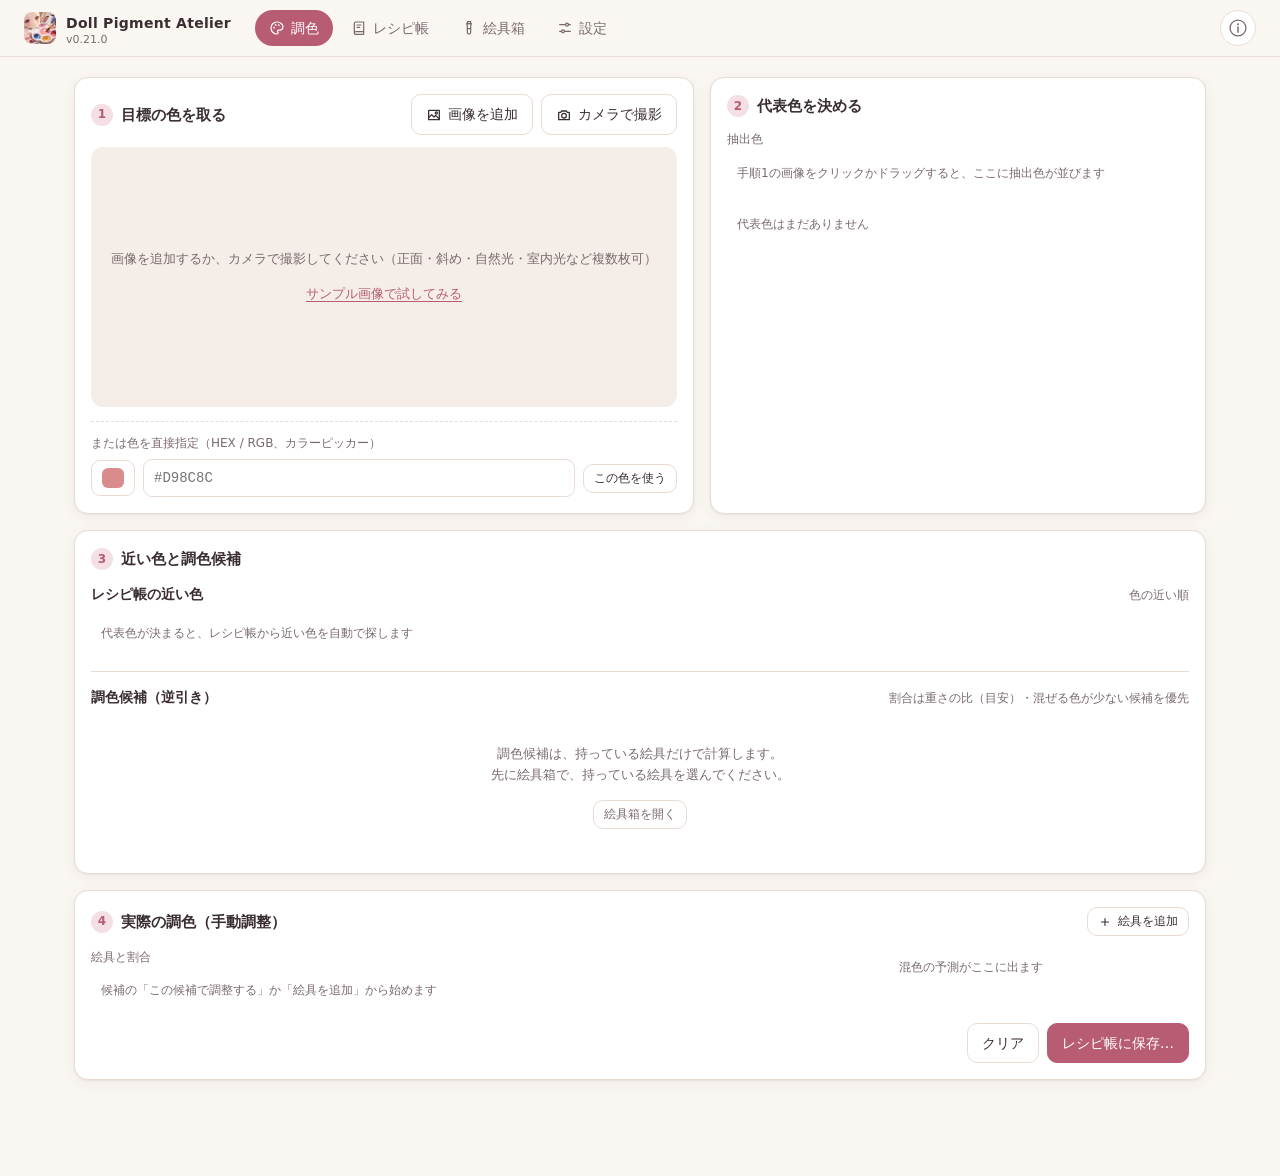
==== commit 0457c991: "押したときの反応とフォーカス枠を付け、ダークモードの文字色を整える - ボタンやタブを押している間に色を変え、タッチの灰色のハイライトを消す - キーボードで移動したときだけ、アクセント色のフォーカス" ====
--- a/index.html
+++ b/index.html
@@ -7,7 +7,9 @@
   <meta name="viewport" content="width=device-width, initial-scale=1, viewport-fit=cover">
   <title>Doll Pigment Atelier</title>
   <meta name="description" content="成功した色を蓄積し、再現を支援するドールメイク用アトリエツール">
-  <meta name="theme-color" content="#B85C74">
+  <!-- ブラウザ上部の色は、すぐ下のヘッダーの背景色（--bg）に合わせる -->
+  <meta name="theme-color" content="#faf6f2" media="(prefers-color-scheme: light)">
+  <meta name="theme-color" content="#1d181a" media="(prefers-color-scheme: dark)">
   <link rel="manifest" href="manifest.webmanifest">
   <link rel="icon" href="icons/favicon.ico" sizes="any">
   <link rel="icon" href="icons/favicon-32.png" type="image/png" sizes="32x32">
--- a/css/style.css
+++ b/css/style.css
@@ -12,17 +12,21 @@
   --bad: #c0503f;
   --shadow: 0 1px 2px rgba(60, 40, 45, .06), 0 4px 16px rgba(60, 40, 45, .05);
   --radius: 14px;
+  /* 絵具の性質のタグ（透明・半透明・販売中止・切らしている）の文字色。ダークモードでは明るくする */
+  --tag-blue: #2e6ea8; --tag-purple: #6c55a8; --tag-red: #a8482e;
   color-scheme: light;
 }
 @media (prefers-color-scheme: dark) {
   :root:not([data-theme="light"]) {
     --bg: #1d181a; --surface: #262022; --surface-2: #2f282a; --ink: #f1e8ea; --ink-2: #b3a3a8;
     --line: #3e3437; --accent: #e08ba1; --accent-2: #45303a; --shadow: none; color-scheme: dark;
+    --good: #6cc495; --ok: #e0b552; --bad: #ec8a7a; --tag-blue: #8fbbe6; --tag-purple: #bba8ec; --tag-red: #ec9a84;
   }
 }
 :root[data-theme="dark"] {
   --bg: #1d181a; --surface: #262022; --surface-2: #2f282a; --ink: #f1e8ea; --ink-2: #b3a3a8;
   --line: #3e3437; --accent: #e08ba1; --accent-2: #45303a; --shadow: none; color-scheme: dark;
+    --good: #6cc495; --ok: #e0b552; --bad: #ec8a7a; --tag-blue: #8fbbe6; --tag-purple: #bba8ec; --tag-red: #ec9a84;
 }
 
 * { box-sizing: border-box; }
@@ -38,6 +42,11 @@
 h2 { font-size: 15px; margin: 0; display: flex; align-items: center; gap: 8px; }
 h3 { font-size: 13px; margin: 18px 0 8px; color: var(--ink-2); display: flex; align-items: center; gap: 8px; }
 button, input, select, textarea { font: inherit; color: inherit; }
+/* タッチで押したときの灰色の四角は出さず、代わりに各ボタンの :active で押したことを示す */
+a, button, label, select, summary { -webkit-tap-highlight-color: transparent; }
+/* キーボードで移動したときだけ、フォーカスの位置をアクセント色の枠で示す */
+:focus-visible { outline: 2px solid var(--accent); outline-offset: 2px; }
+input:focus-visible, select:focus-visible, textarea:focus-visible { outline-offset: 0; }
 
 /* ---- header / tabs ---- */
 .topbar {
@@ -99,6 +108,15 @@
 }
 .btn:hover { border-color: var(--accent); }
 .btn:disabled { opacity: .5; cursor: not-allowed; }
+/* 押している間の反応（タッチでは :hover が出ないため） */
+.btn:active:not(:disabled) { background: var(--surface-2); border-color: var(--accent); }
+.btn-primary:active:not(:disabled) { background: var(--accent); filter: brightness(.92); }
+.btn-danger:active:not(:disabled) { background: color-mix(in srgb, var(--bad) 10%, transparent); }
+.icon-btn:active:not(:disabled), .chip .chip-x:active, .mix-row [data-rm]:active { background: var(--surface-2); }
+.thumb-x:active { background: rgba(0,0,0,.85) !important; }
+.tabs a:active .tab-ic, .seg button:active, .choices button:active, .tag-out:active { filter: brightness(.94); }
+.entry:active, .sim-row:active, .cand:has(.plink:active) { border-color: var(--accent); }
+.link:active, .plink:active { opacity: .7; }
 a.btn { color: inherit; text-decoration: none; } /* リンクで作ったボタンも、ほかのボタンと同じ見た目にする */
 .btn-primary, a.btn-primary { background: var(--accent); border-color: var(--accent); color: #fff; } /* リンクで作ったときも白い文字にする（a.btn の文字色より優先する） */
 .btn-primary:hover { filter: brightness(1.06); }
@@ -366,14 +384,14 @@
 .pno { display: inline-block; min-width: 2.6em; margin-right: 4px; font-size: 12px; color: var(--ink-2); }
 #paint-q { width: 100%; }
 .ptags { display: flex; gap: 4px; flex-wrap: wrap; margin: 3px 0 0 26px; }
-.tag.op-transparent { background: color-mix(in srgb, #3b82c4 14%, transparent); color: #2e6ea8; }
-.tag.op-semi { background: color-mix(in srgb, #8a6fc4 14%, transparent); color: #6c55a8; }
+.tag.op-transparent { background: color-mix(in srgb, #3b82c4 14%, transparent); color: var(--tag-blue); }
+.tag.op-semi { background: color-mix(in srgb, #8a6fc4 14%, transparent); color: var(--tag-purple); }
 .tag.op-opaque { background: var(--surface-2); color: var(--ink-2); }
-.tag.tag-stop { background: color-mix(in srgb, #c45a3b 12%, transparent); color: #a8482e; }
+.tag.tag-stop { background: color-mix(in srgb, #c45a3b 12%, transparent); color: var(--tag-red); }
 .tag-muted { background: transparent; border: 1px dashed var(--line); color: var(--ink-2); }
 /* 切らしている（所持している絵具の切り替え。押せることがわかるよう枠を付ける） */
 .tag-out { padding: 2px 9px; border: 1px solid var(--line); background: transparent; color: var(--ink-2); cursor: pointer; font: inherit; font-size: 11px; line-height: inherit; }
-.tag-out.on { border-color: transparent; background: color-mix(in srgb, #c45a3b 14%, transparent); color: #a8482e; font-weight: 600; }
+.tag-out.on { border-color: transparent; background: color-mix(in srgb, #c45a3b 14%, transparent); color: var(--tag-red); font-weight: 600; }
 .paints tr.run-out .pcell .sw { opacity: .45; }
 .paint-filters { display: grid; gap: 10px; }
 label.check { display: inline-flex; align-items: center; gap: 8px; font-size: 13px; cursor: pointer; min-height: 32px; }
@@ -493,4 +511,6 @@
   .about-btn { width: 40px; height: 40px; }
   label.check { min-height: 40px; }
   label.check input { width: 20px; height: 20px; }
-}
+  .stars-input { gap: 4px; }
+  .stars-input button { min-width: 36px; min-height: 36px; font-size: 26px; }
+}
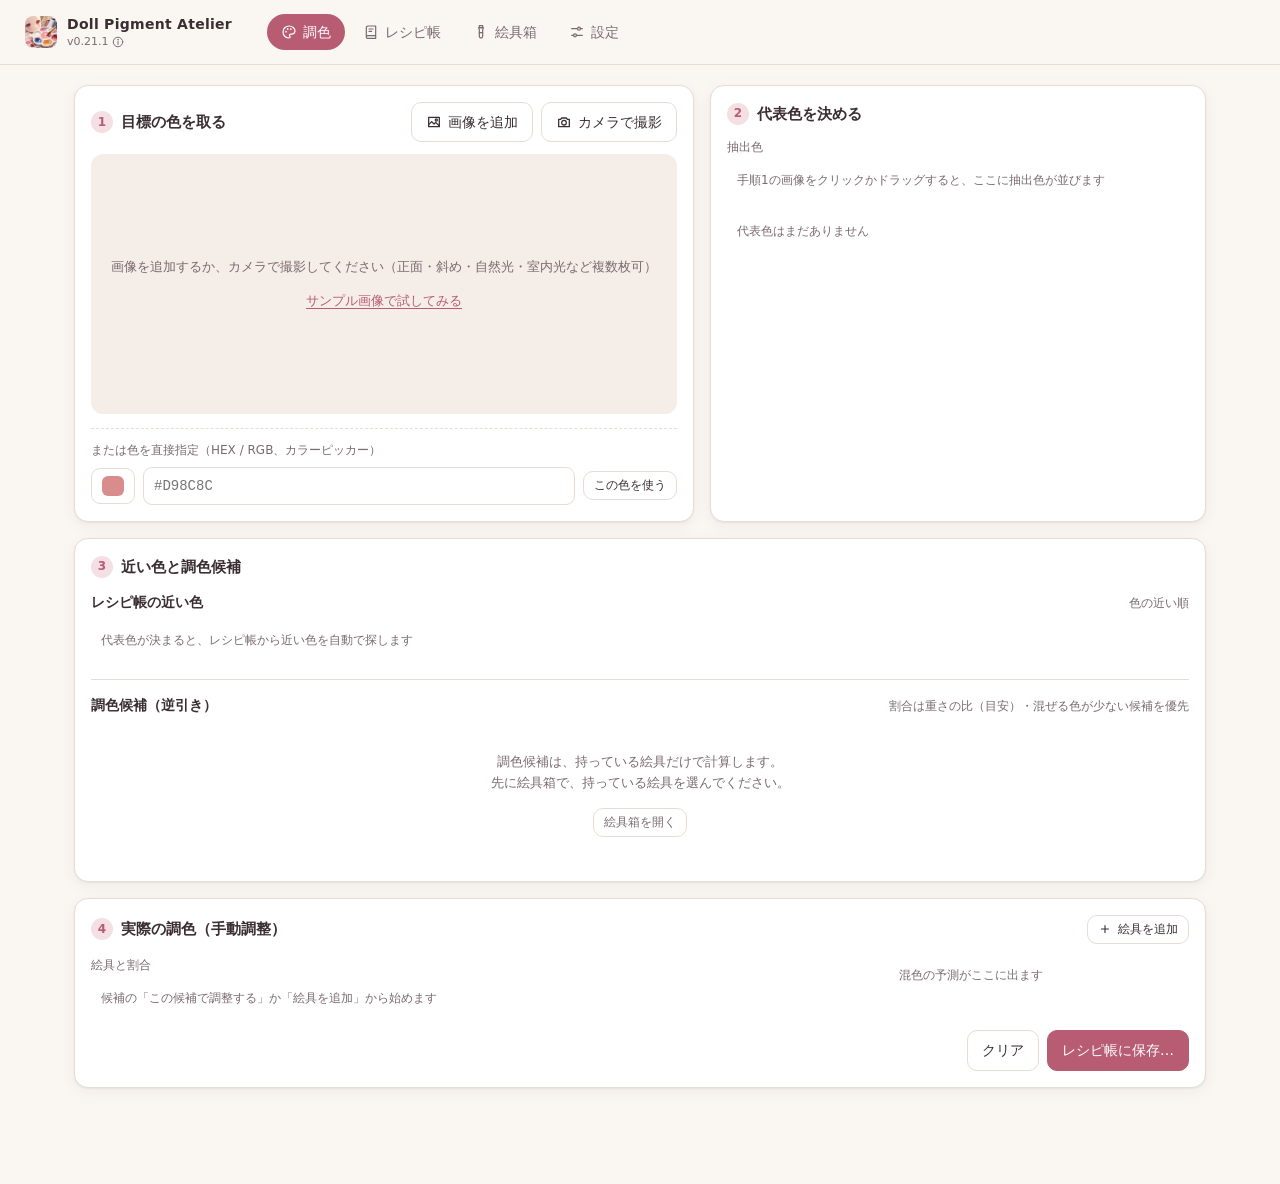
==== commit 1cd8f7e6: "「このアプリについて」をアイコンと名前のボタンから開くようにする 右上の丸い ⓘ ボタンをやめ、Doll Iris Atelier の PWA 版にそろえて、 左上のアイコン・名前・版のまとまり全体を" ====
--- a/index.html
+++ b/index.html
@@ -18,13 +18,16 @@
 </head>
 <body>
   <header class="topbar">
-    <div class="brand">
-      <img src="icons/icon-192.png" alt="" width="32" height="32" class="brand-icon">
-      <div>
-        <div class="brand-name">Doll Pigment Atelier</div>
-        <div class="brand-sub" data-app-version></div>
-      </div>
-    </div>
+    <!-- アプリのアイコンと名前・版のまとまり全体を「このアプリについて」のボタンにする（版のあとの ⓘ で開けることを示す） -->
+    <h1 class="brand-heading">
+      <button type="button" class="brand" id="btn-about" title="このアプリについて">
+        <img src="icons/icon-192.png" alt="" width="32" height="32" class="brand-icon">
+        <span class="brand-text">
+          <span class="brand-name">Doll Pigment Atelier</span>
+          <span class="brand-sub"><span data-app-version></span><svg class="info-ic" viewBox="0 0 24 24" aria-hidden="true"><circle cx="12" cy="12" r="9.5"/><path d="M12 11v6"/><circle cx="12" cy="7.5" r=".6" class="dot"/></svg></span>
+        </span>
+      </button>
+    </h1>
     <nav class="tabs" id="tabs">
       <a href="#mix" data-tab="mix">
         <svg class="tab-ic" viewBox="0 0 24 24" aria-hidden="true"><path d="M12 3a9 9 0 000 18c1.1 0 1.7-.8 1.7-1.7 0-.4-.2-.8-.5-1.1-.3-.3-.5-.7-.5-1.2 0-.9.8-1.7 1.7-1.7H16a5 5 0 005-5C21 6.7 17 3 12 3z"/><circle cx="7.6" cy="11.6" r="1.3" class="dot"/><circle cx="10" cy="7.4" r="1.3" class="dot"/><circle cx="14.8" cy="7.6" r="1.3" class="dot"/></svg>
@@ -43,9 +46,6 @@
         <span>設定</span>
       </a>
     </nav>
-    <button class="about-btn" id="btn-about" title="このアプリについて" aria-label="このアプリについて">
-      <svg viewBox="0 0 24 24" width="20" height="20" aria-hidden="true"><circle cx="12" cy="12" r="9.5" fill="none" stroke="currentColor" stroke-width="1.6"/><circle cx="12" cy="7.6" r="1.2" fill="currentColor"/><path d="M12 10.8v6.4" stroke="currentColor" stroke-width="1.8" stroke-linecap="round"/></svg>
-    </button>
   </header>
 
   <!-- 新しい版が届いたときの案内 -->
--- a/css/style.css
+++ b/css/style.css
@@ -54,10 +54,21 @@
   padding: 10px 24px; background: color-mix(in srgb, var(--bg) 88%, transparent);
   backdrop-filter: blur(10px); border-bottom: 1px solid var(--line);
 }
-.brand { display: flex; align-items: center; gap: 10px; }
-.brand-icon { border-radius: 8px; display: block; }
-.brand-name { font-weight: 700; letter-spacing: .02em; }
-.brand-sub { font-size: 11px; color: var(--ink-2); line-height: 1; }
+/* アイコンと名前・版のまとまり全体が「このアプリについて」を開くボタン */
+.brand-heading { display: flex; margin: 0; min-width: 0; font: inherit; }
+.brand {
+  display: flex; align-items: center; gap: 10px; min-width: 0; min-height: 44px;
+  margin-left: -8px; padding: 4px 10px 4px 8px; border: 1px solid transparent; border-radius: 12px;
+  background: transparent; text-align: left; cursor: pointer;
+}
+@media (hover: hover) { .brand:hover { border-color: var(--line); background: var(--surface); } }
+.brand:active { background: var(--surface-2); }
+.brand-icon { border-radius: 8px; display: block; flex: none; }
+.brand-text { display: flex; flex-direction: column; gap: 3px; min-width: 0; }
+.brand-name { font-weight: 700; letter-spacing: .02em; line-height: 1.2; white-space: nowrap; overflow: hidden; text-overflow: ellipsis; }
+.brand-sub { display: flex; align-items: center; gap: 3px; font-size: 11px; color: var(--ink-2); line-height: 1; }
+.info-ic { width: 12px; height: 12px; flex: none; fill: none; stroke: currentColor; stroke-width: 2; stroke-linecap: round; }
+.info-ic .dot { fill: currentColor; }
 .tabs { display: flex; gap: 4px; }
 .tabs a {
   display: inline-flex; align-items: center; gap: 6px;
@@ -436,11 +447,6 @@
 .viewer-body img { max-width: 100%; max-height: calc(100dvh - 140px); object-fit: contain; border-radius: 8px; }
 
 /* ---- about ---- */
-.about-btn {
-  margin-left: auto; display: grid; place-items: center; width: 36px; height: 36px; flex: none;
-  border: 1px solid var(--line); border-radius: 50%; background: var(--surface); color: var(--ink-2); cursor: pointer;
-}
-.about-btn:hover { color: var(--accent); border-color: var(--accent); }
 .dialog.about { width: min(480px, calc(100% - 24px)); }
 .about-body { padding: 28px 24px 20px; text-align: center; overflow-y: auto; }
 .about-icon { border-radius: 22px; box-shadow: 0 4px 16px rgba(60, 40, 45, .18); }
@@ -508,7 +514,6 @@
   .zoom-tools { gap: 4px; }
   .zoom-tools .icon-btn { width: 36px; height: 36px; }
   .icon-btn { min-width: 36px; min-height: 36px; }
-  .about-btn { width: 40px; height: 40px; }
   label.check { min-height: 40px; }
   label.check input { width: 20px; height: 20px; }
   .stars-input { gap: 4px; }
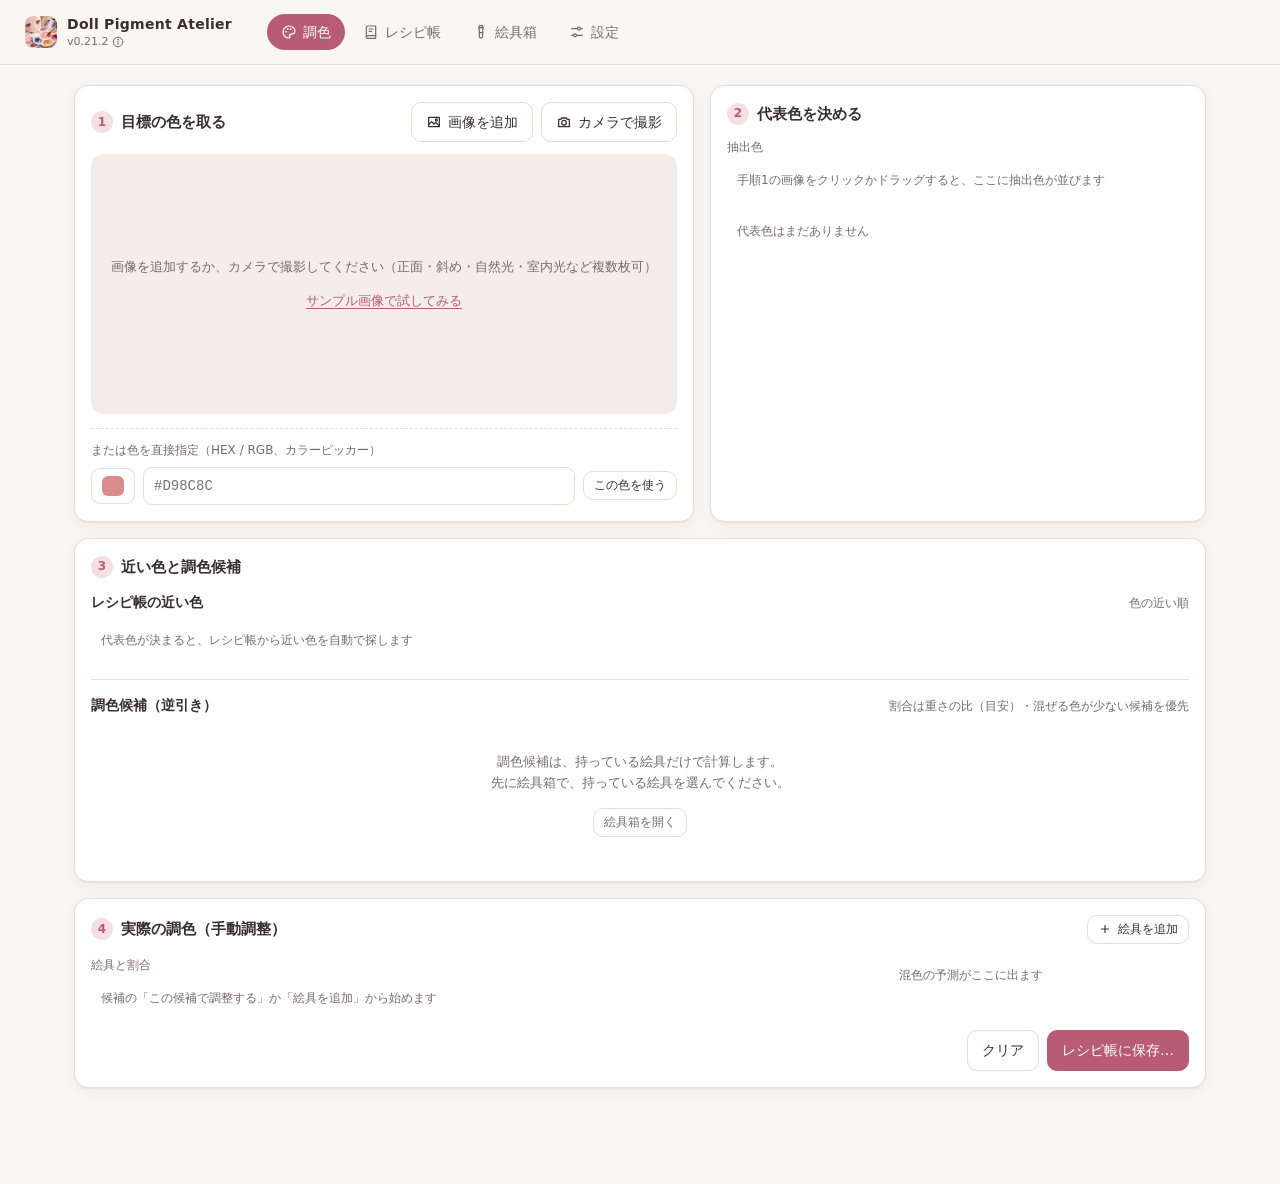
==== commit f4ad1c78: "「このアプリについて」を開くたびに先頭から表示する 横向きのスマートフォンでは、開いたときに最初のリンクまでスクロールしたり、 前に開いたときのスクロール位置が残ったりして、先頭が隠れていた。 ダイア" ====
--- a/index.html
+++ b/index.html
@@ -256,7 +256,7 @@
   </dialog>
 
   <!-- このアプリについて -->
-  <dialog id="about-dialog" class="dialog about">
+  <dialog id="about-dialog" class="dialog about" tabindex="-1" autofocus>
     <form method="dialog">
       <div class="about-body">
         <img src="icons/icon-192.png" alt="" width="88" height="88" class="about-icon">
--- a/css/style.css
+++ b/css/style.css
@@ -419,6 +419,7 @@
   width: min(760px, calc(100% - 24px)); max-height: calc(100dvh - 32px); padding: 0; border: 0;
   border-radius: 18px; background: var(--surface); color: var(--ink); box-shadow: 0 20px 60px rgba(0,0,0,.25);
 }
+.dialog:focus { outline: none; } /* ダイアログ自体にフォーカスしたとき（このアプリについて）は枠を描かない */
 .dialog::backdrop { background: rgba(40, 25, 30, .4); backdrop-filter: blur(2px); }
 .dialog form { display: flex; flex-direction: column; max-height: calc(100dvh - 32px); }
 .dlg-head { display: flex; gap: 14px; align-items: center; padding: 16px 18px; border-bottom: 1px solid var(--line); }
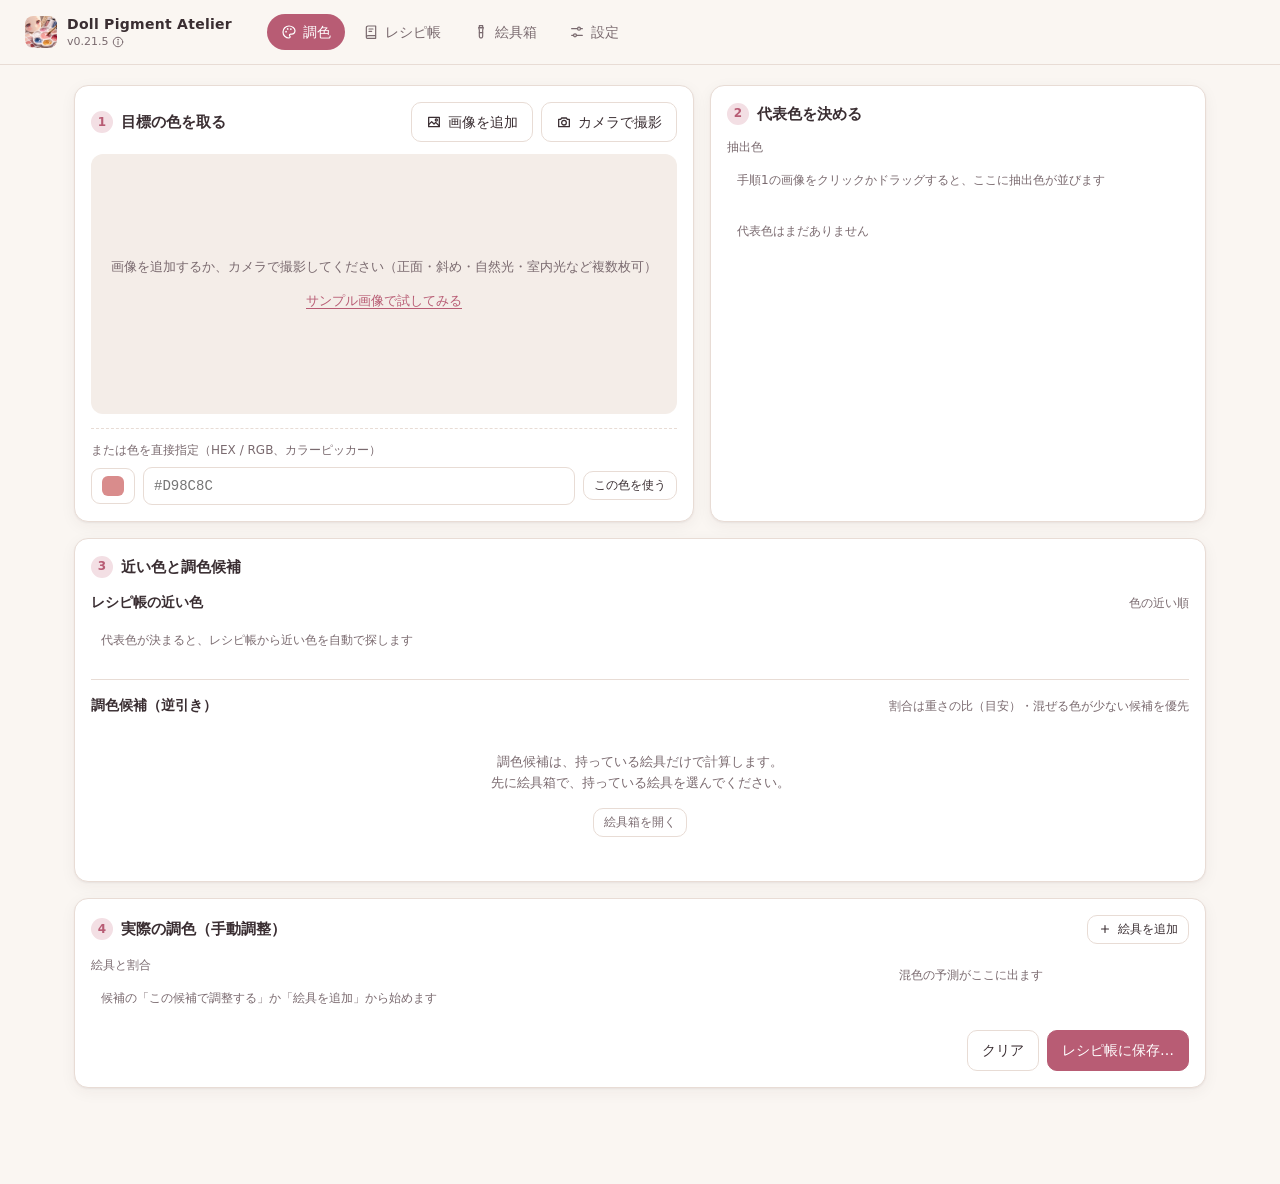
==== commit 2d37a6db: "保存画面の Enter で呼び出し元を上書きしない・別のタブとのデータベースの取り合いに対応する - 呼び出したカラーの保存画面で、入力欄の Enter が「上書き保存」ではなく「レシピ帳に追加」にな" ====
--- a/index.html
+++ b/index.html
@@ -50,7 +50,7 @@
 
   <!-- 新しい版が届いたときの案内 -->
   <div id="update-bar" class="update-bar" role="status" hidden>
-    <span class="grow">新しい版があります。更新すると、調色の画面に読み込んだ画像と入力中の内容は消えます（レシピ帳に保存したものは残ります）。</span>
+    <span class="grow" id="update-msg">新しい版があります。更新すると、調色の画面に読み込んだ画像と入力中の内容は消えます（レシピ帳に保存したものは残ります）。</span>
     <button class="btn btn-ghost btn-s" id="update-later">あとで</button>
     <button class="btn btn-primary btn-s" id="update-now">更新する</button>
   </div>
@@ -221,7 +221,7 @@
         <ul class="plain">
           <li>調色候補は、各絵具の色（カラーチャートの色見本の色）から Mixbox で混色を計算した目安です。絵具ごとの着色力の違いや、メディウム・塗り方・下地の色は計算に入りません。提案される割合は出発点として使い、実際の見本で確かめてください。</li>
           <li>データと画像はこの端末のブラウザ（IndexedDB）に保存します。画像は長辺 1600px に縮めて保存します。</li>
-          <li>作者・ライセンス・マニュアルへのリンクは、画面右上の ⓘ から開けます。</li>
+          <li>作者・ライセンス・マニュアルへのリンクは、画面左上のアプリのアイコンと名前（版の後ろの ⓘ）を押すと開けます。</li>
         </ul>
       </div>
     </section>
--- a/css/style.css
+++ b/css/style.css
@@ -33,6 +33,9 @@
 /* hidden 属性を付けた要素は、display を指定したクラス（.btn など）より優先して隠す */
 [hidden] { display: none !important; }
 html { -webkit-text-size-adjust: 100%; }
+/* ボタンやスライダーをすばやく2回押したときに画面が拡大されないようにする（ダブルタップ拡大を止める）。
+   ピンチでの拡大とスクロールはそのまま使える。touch-action は継承されないため、操作部品にも付ける */
+html, body, button, a, input, select, textarea, label, summary, [role=button] { touch-action: manipulation; }
 body {
   margin: 0; background: var(--bg); color: var(--ink);
   font: 14px/1.6 "Hiragino Sans", "Noto Sans JP", "Yu Gothic UI", "Meiryo", system-ui, sans-serif;
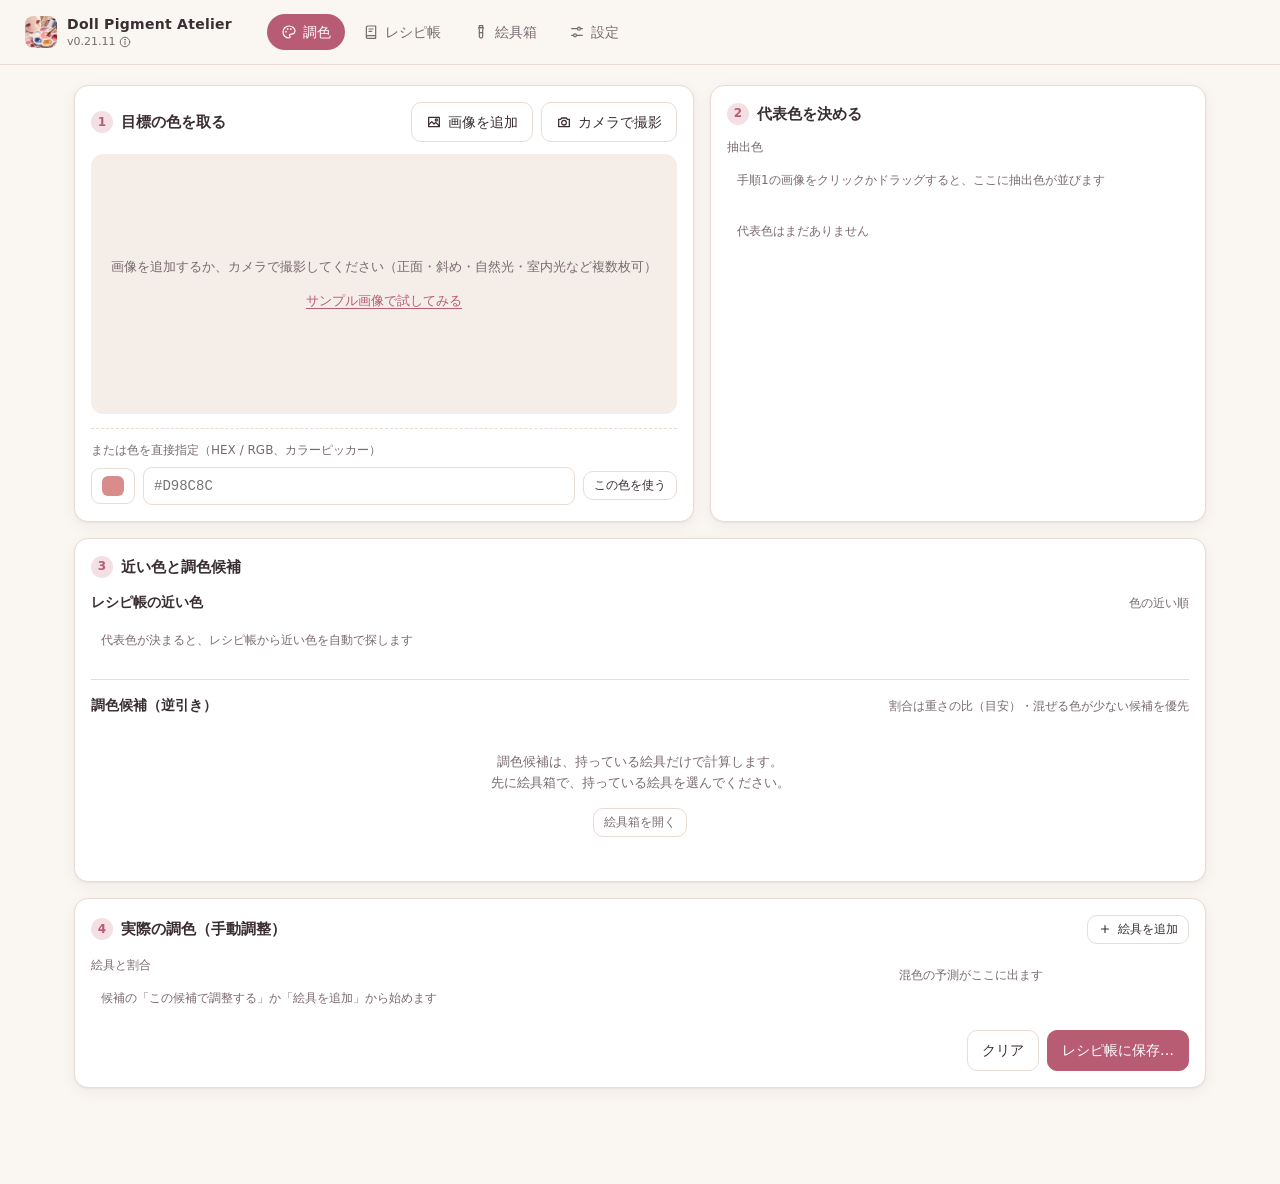
==== commit 81dc90ae: "細かな点を片付け、調色の画面の計算を js/calc.js に分けてテストする - 画像から取った色で保存するとき、読み込んである画像はすべて参考画像に残すことを仕様書とマニュアルに明記する - マニ" ====
--- a/index.html
+++ b/index.html
@@ -304,6 +304,7 @@
   <script src="js/zip.js"></script>
   <script src="js/picker.js"></script>
   <script src="js/sample.js"></script>
+  <script src="js/calc.js"></script>
   <script src="js/app.js"></script>
 </body>
 </html>
--- a/css/style.css
+++ b/css/style.css
@@ -16,17 +16,13 @@
   --tag-blue: #2e6ea8; --tag-purple: #6c55a8; --tag-red: #a8482e;
   color-scheme: light;
 }
+/* ダークモードは端末の設定に合わせる（アプリ内の切り替えは設けない） */
 @media (prefers-color-scheme: dark) {
-  :root:not([data-theme="light"]) {
+  :root {
     --bg: #1d181a; --surface: #262022; --surface-2: #2f282a; --ink: #f1e8ea; --ink-2: #b3a3a8;
     --line: #3e3437; --accent: #e08ba1; --accent-2: #45303a; --shadow: none; color-scheme: dark;
     --good: #6cc495; --ok: #e0b552; --bad: #ec8a7a; --tag-blue: #8fbbe6; --tag-purple: #bba8ec; --tag-red: #ec9a84;
   }
-}
-:root[data-theme="dark"] {
-  --bg: #1d181a; --surface: #262022; --surface-2: #2f282a; --ink: #f1e8ea; --ink-2: #b3a3a8;
-  --line: #3e3437; --accent: #e08ba1; --accent-2: #45303a; --shadow: none; color-scheme: dark;
-    --good: #6cc495; --ok: #e0b552; --bad: #ec8a7a; --tag-blue: #8fbbe6; --tag-purple: #bba8ec; --tag-red: #ec9a84;
 }
 
 * { box-sizing: border-box; }
@@ -480,10 +476,9 @@
   .tabs {
     position: fixed; left: 0; right: 0; bottom: 0; justify-content: space-around; gap: 0;
     background: var(--surface); border-top: 1px solid var(--line);
-    padding: 6px 4px max(6px, env(safe-area-inset-bottom));
+    padding: 4px 4px max(4px, env(safe-area-inset-bottom));
   }
   /* 下のタブは幅を4等分し、アイコンと文字を縦に並べる（押せる範囲を広く取る） */
-  .tabs { padding: 4px 4px max(4px, env(safe-area-inset-bottom)); }
   .tabs a { flex: 1 1 0; flex-direction: column; gap: 2px; min-height: 52px; justify-content: center; padding: 4px 2px; border-radius: 12px; font-size: 11px; line-height: 1.2; }
   .tabs a:hover { background: none; }
   .tabs a.active { background: none; color: var(--accent); font-weight: 700; }
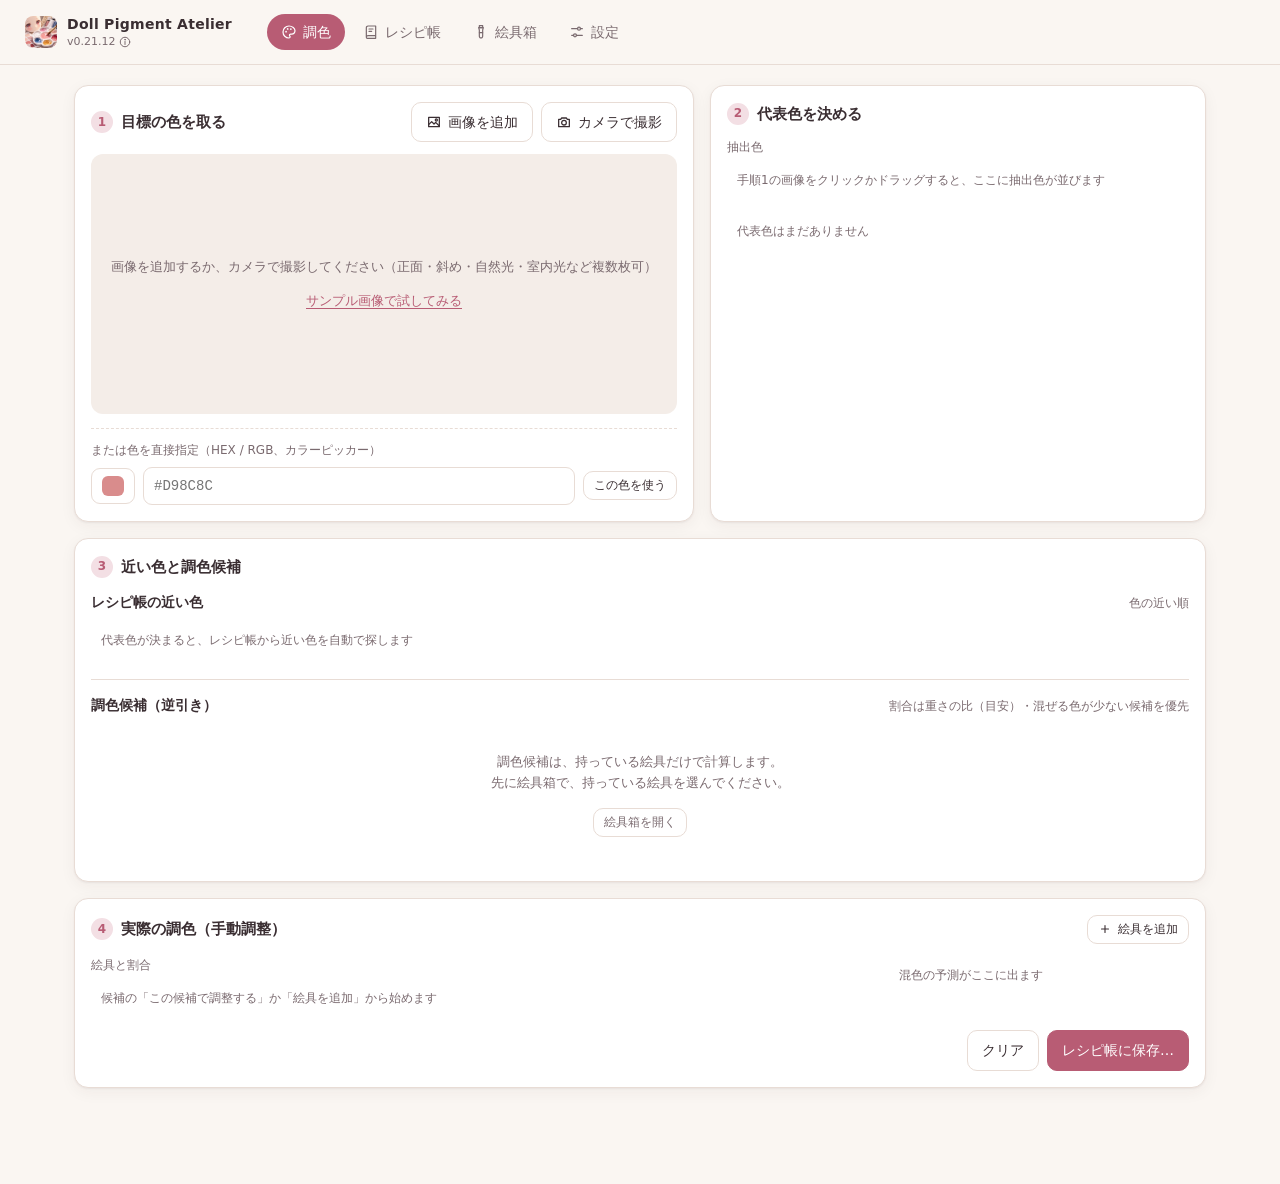
==== commit 3088872a: "バックアップの読み込みを軽くして CRC を確かめる・書き出したZIPを除外する・読み上げ用の名前を付ける - ZIP は全体をメモリに読み込まず、必要な部分だけを切り出して読む。中身は CRC で確" ====
--- a/index.html
+++ b/index.html
@@ -149,14 +149,14 @@
     <section id="view-library" class="view">
       <div class="card">
         <div class="filters">
-          <input id="lib-q" placeholder="名称・コメント・制作条件で検索" class="grow">
-          <select id="lib-rating">
+          <input type="search" id="lib-q" placeholder="名称・コメント・制作条件で検索" aria-label="名称・コメント・制作条件で検索" class="grow">
+          <select id="lib-rating" aria-label="評価で絞り込む">
             <option value="0">評価：すべて</option>
             <option value="5">★5のみ</option>
             <option value="4">★4以上</option>
             <option value="3">★3以上</option>
           </select>
-          <select id="lib-sort">
+          <select id="lib-sort" aria-label="並べ替え">
             <option value="new">新しい順</option>
             <option value="rating">評価の高い順</option>
             <option value="name">名称順</option>
@@ -228,7 +228,7 @@
   </main>
 
   <!-- 保存 / 詳細ダイアログ -->
-  <dialog id="entry-dialog" class="dialog">
+  <dialog id="entry-dialog" class="dialog" aria-label="カラーの詳細">
     <form method="dialog" id="entry-form"></form>
   </dialog>
 
@@ -256,11 +256,11 @@
   </dialog>
 
   <!-- このアプリについて -->
-  <dialog id="about-dialog" class="dialog about" tabindex="-1" autofocus>
+  <dialog id="about-dialog" class="dialog about" tabindex="-1" autofocus aria-labelledby="about-title">
     <form method="dialog">
       <div class="about-body">
         <img src="icons/icon-192.png" alt="" width="88" height="88" class="about-icon">
-        <h2 class="about-title">Doll Pigment Atelier</h2>
+        <h2 class="about-title" id="about-title">Doll Pigment Atelier</h2>
         <div class="about-ver mono" data-app-version></div>
         <p class="about-desc">成功した色を蓄積し、再現を支援する<br>ドールメイク用アトリエツール</p>
 
--- a/css/style.css
+++ b/css/style.css
@@ -118,6 +118,7 @@
 }
 .btn:hover { border-color: var(--accent); }
 .btn:disabled { opacity: .5; cursor: not-allowed; }
+.btn.busy { opacity: .5; pointer-events: none; } /* 処理中（ファイルを選ぶ label のボタンは disabled にできないため） */
 /* 押している間の反応（タッチでは :hover が出ないため） */
 .btn:active:not(:disabled) { background: var(--surface-2); border-color: var(--accent); }
 .btn-primary:active:not(:disabled) { background: var(--accent); filter: brightness(.92); }
